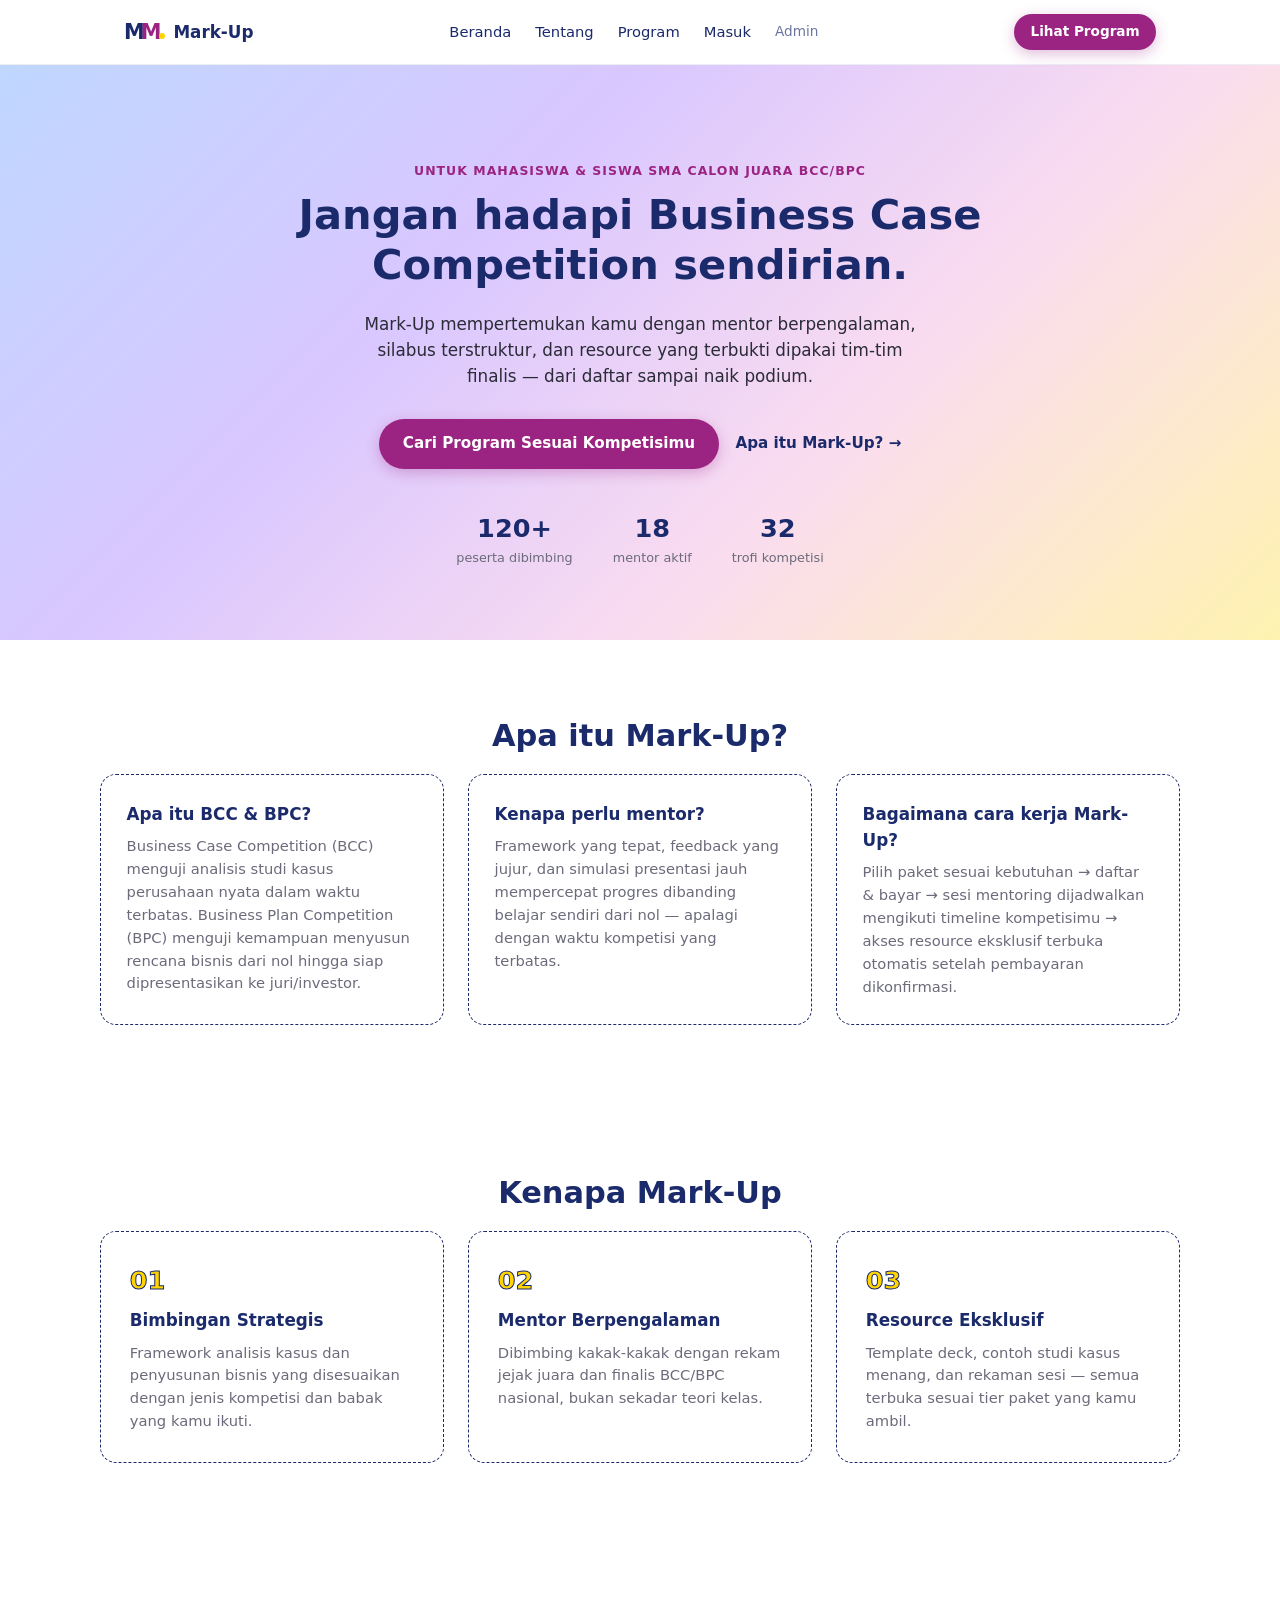
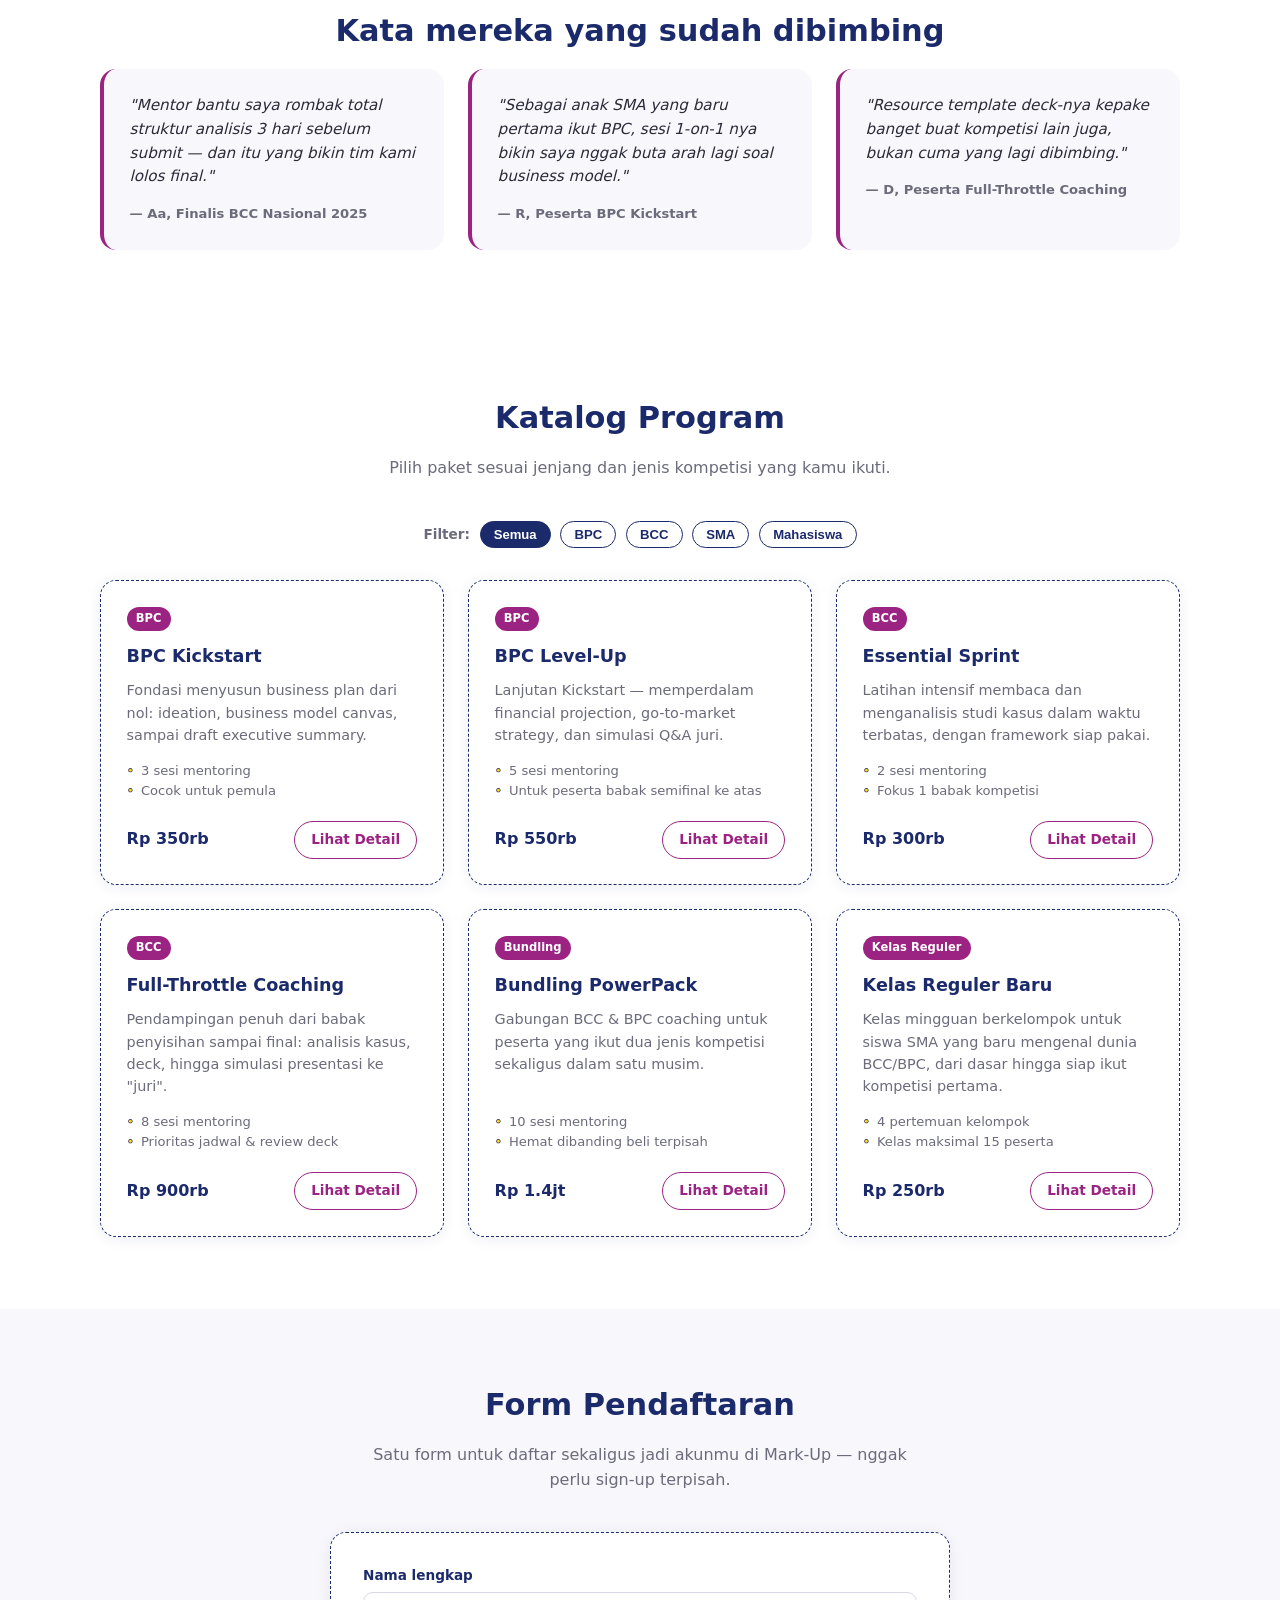
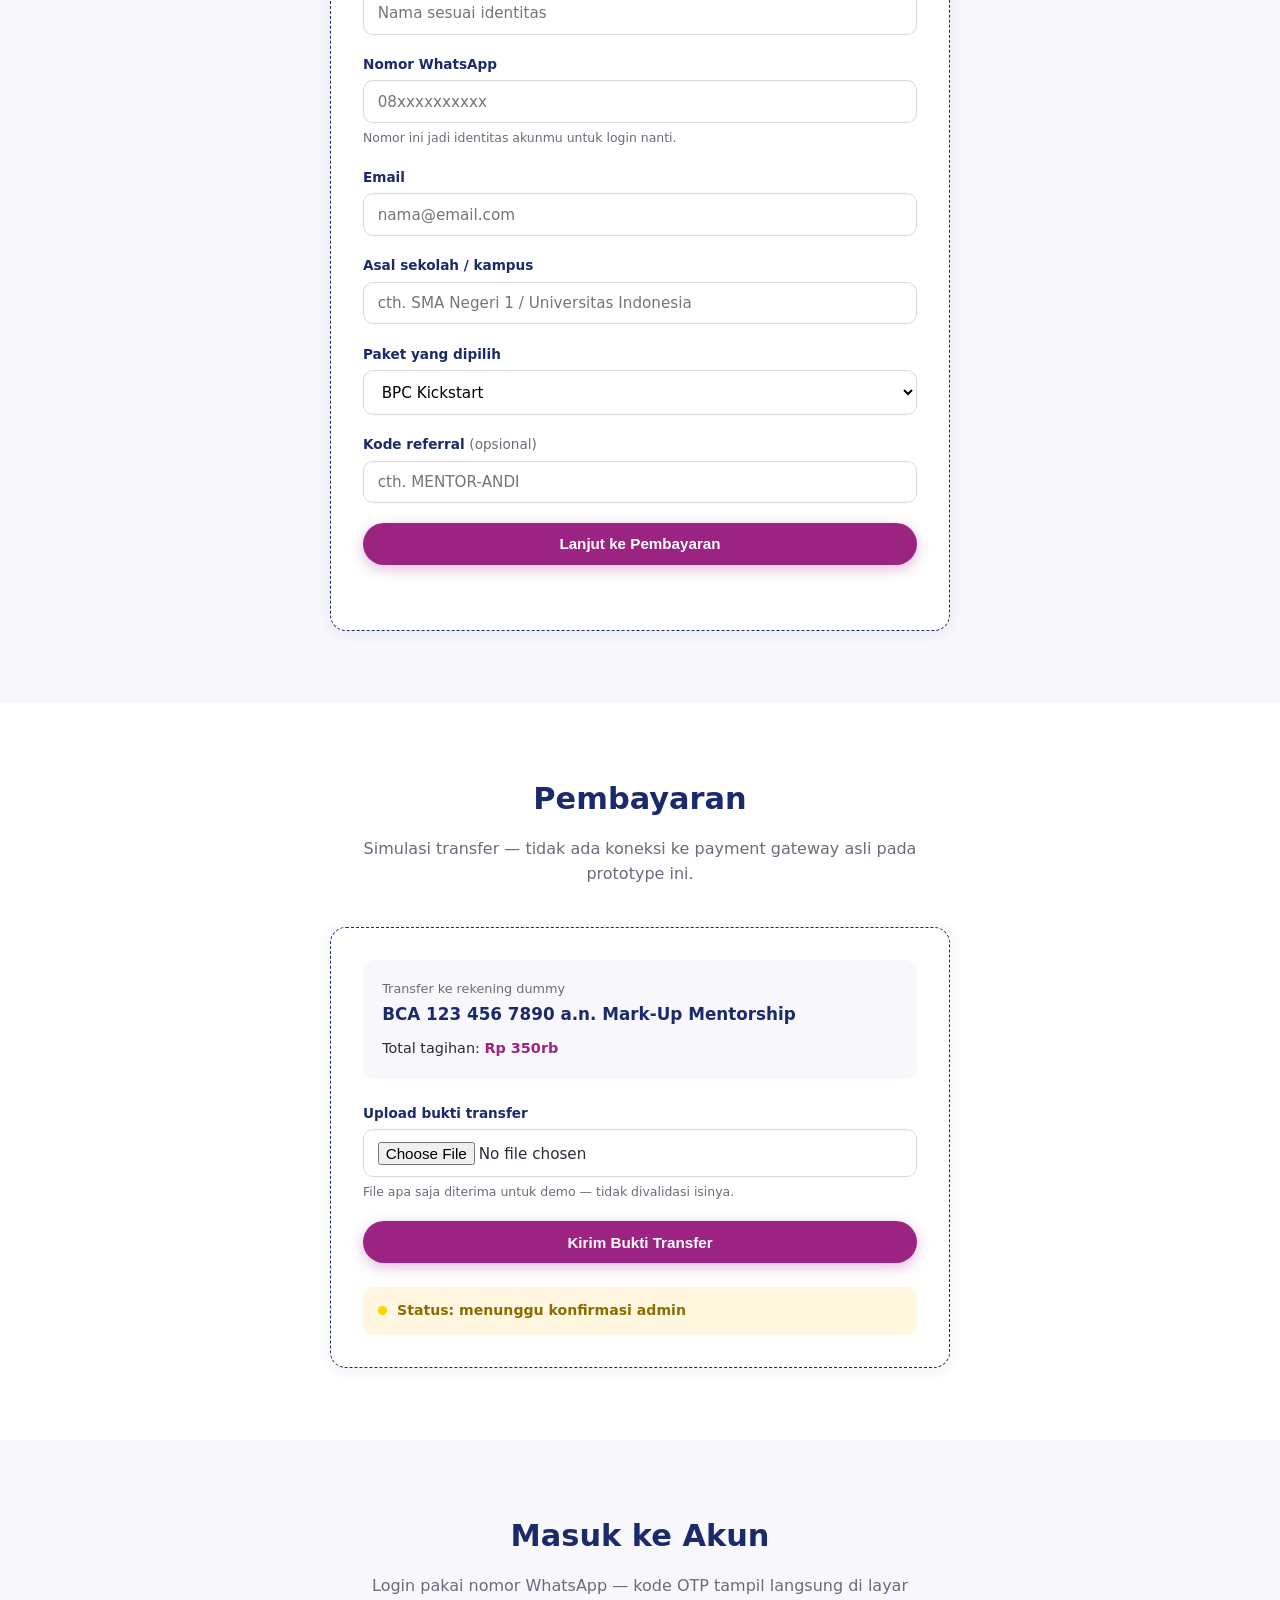
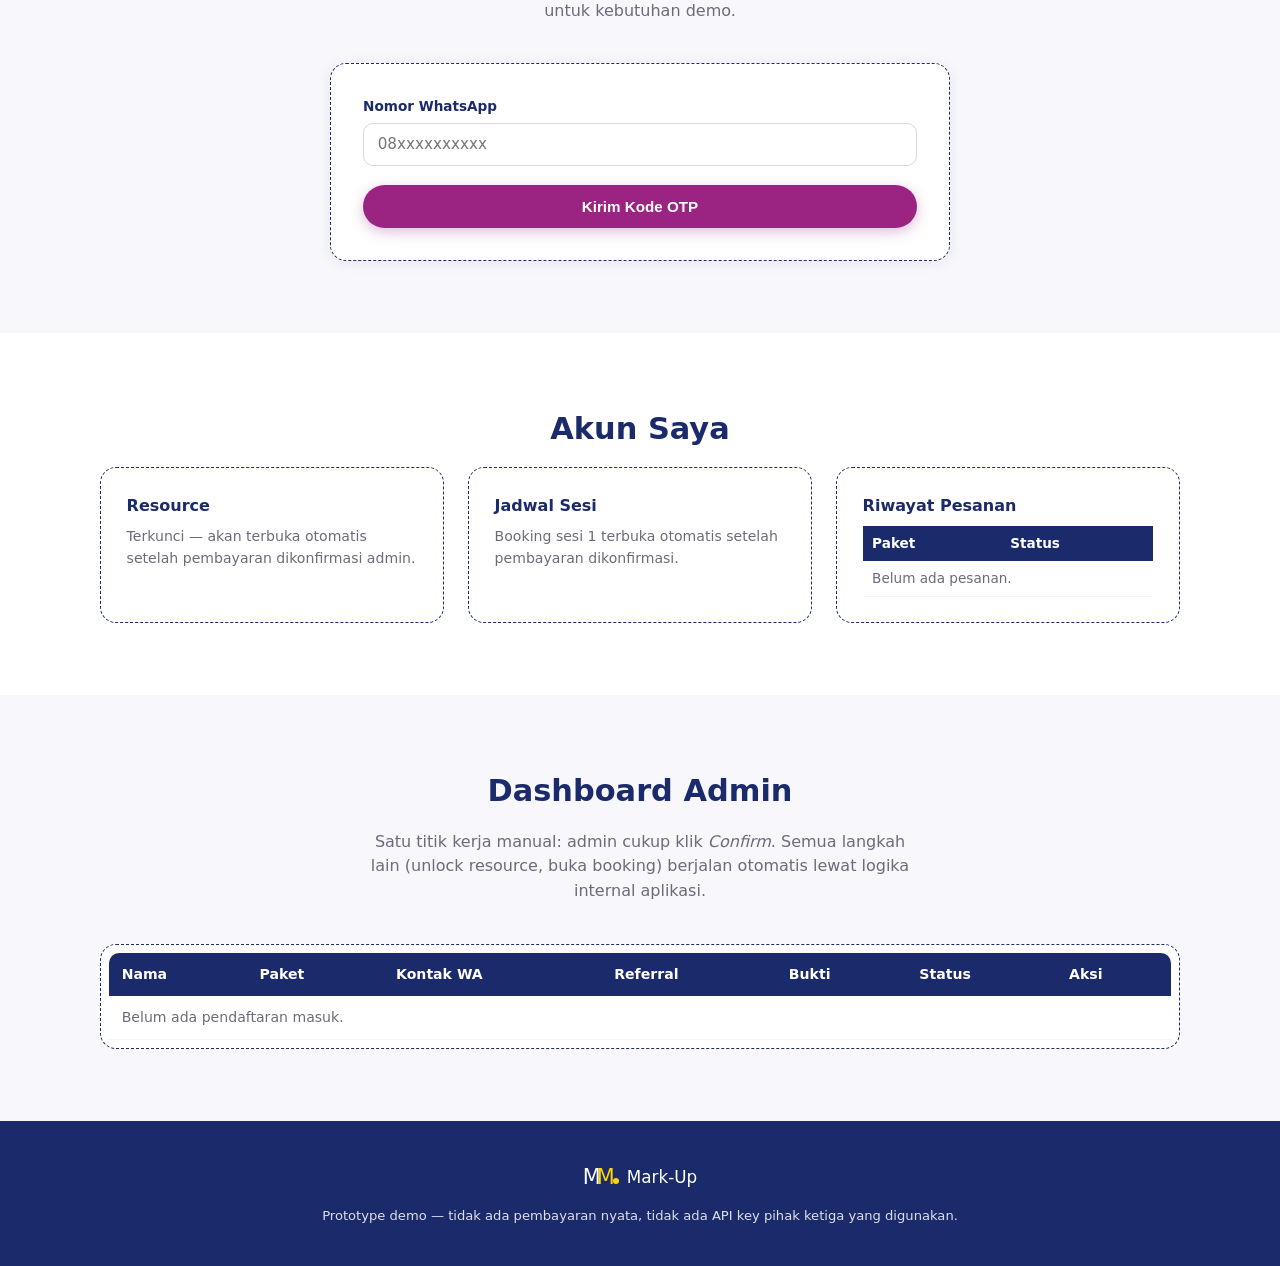
==== index.html @ c65a3469 "initial commit" ====
<!DOCTYPE html>
<html lang="id">
<head>
<meta charset="UTF-8">
<meta name="viewport" content="width=device-width, initial-scale=1.0">
<title>Mark-Up — Mentorship BCC & BPC</title>
<link rel="stylesheet" href="style.css">
</head>
<body>

<!-- ============ HEADER / NAVBAR ============ -->
<header class="navbar">
  <div class="navbar-inner">
    <a href="#home" class="logo">
      <span class="logo-mark">M<span class="logo-mark-alt">M</span><span class="logo-dot"></span></span>
      <span class="logo-word">Mark-Up</span>
    </a>
    <nav class="nav-links">
      <a href="#home">Beranda</a>
      <a href="#tentang">Tentang</a>
      <a href="#program">Program</a>
      <a href="#login">Masuk</a>
      <a href="#dashboard-admin" class="nav-admin">Admin</a>
    </nav>
    <a href="#program" class="btn btn-primary btn-small nav-cta">Lihat Program</a>
  </div>
</header>

<main>

  <!-- ============ HERO SECTION ============ -->
  <section id="home" class="hero">
    <div class="hero-inner">
      <p class="eyebrow">Untuk mahasiswa & siswa SMA calon juara BCC/BPC</p>
      <h1>Jangan hadapi Business Case Competition sendirian.</h1>
      <p class="hero-sub">
        Mark-Up mempertemukan kamu dengan mentor berpengalaman, silabus terstruktur,
        dan resource yang terbukti dipakai tim-tim finalis — dari daftar sampai naik podium.
      </p>
      <div class="hero-actions">
        <a href="#program" class="btn btn-primary">Cari Program Sesuai Kompetisimu</a>
        <a href="#tentang" class="btn btn-ghost">Apa itu Mark-Up? →</a>
      </div>
      <div class="hero-stats">
        <div class="stat"><strong>120+</strong><span>peserta dibimbing</span></div>
        <div class="stat"><strong>18</strong><span>mentor aktif</span></div>
        <div class="stat"><strong>32</strong><span>trofi kompetisi</span></div>
      </div>
    </div>
  </section>

  <!-- ============ TENTANG / FAQ SINGKAT ============ -->
  <section id="tentang" class="section section-white">
    <div class="section-inner">
      <h2 class="section-title">Apa itu Mark-Up?</h2>
      <div class="faq-grid">
        <div class="faq-card">
          <h3>Apa itu BCC & BPC?</h3>
          <p>Business Case Competition (BCC) menguji analisis studi kasus perusahaan nyata dalam waktu terbatas. Business Plan Competition (BPC) menguji kemampuan menyusun rencana bisnis dari nol hingga siap dipresentasikan ke juri/investor.</p>
        </div>
        <div class="faq-card">
          <h3>Kenapa perlu mentor?</h3>
          <p>Framework yang tepat, feedback yang jujur, dan simulasi presentasi jauh mempercepat progres dibanding belajar sendiri dari nol — apalagi dengan waktu kompetisi yang terbatas.</p>
        </div>
        <div class="faq-card">
          <h3>Bagaimana cara kerja Mark-Up?</h3>
          <p>Pilih paket sesuai kebutuhan → daftar & bayar → sesi mentoring dijadwalkan mengikuti timeline kompetisimu → akses resource eksklusif terbuka otomatis setelah pembayaran dikonfirmasi.</p>
        </div>
      </div>
    </div>
  </section>

  <!-- ============ VALUE PROPOSITION ============ -->
  <section class="section section-white value-section">
    <div class="section-inner">
      <h2 class="section-title">Kenapa Mark-Up</h2>
      <div class="value-grid">
        <div class="value-card">
          <span class="value-badge">01</span>
          <h3>Bimbingan Strategis</h3>
          <p>Framework analisis kasus dan penyusunan bisnis yang disesuaikan dengan jenis kompetisi dan babak yang kamu ikuti.</p>
        </div>
        <div class="value-card">
          <span class="value-badge">02</span>
          <h3>Mentor Berpengalaman</h3>
          <p>Dibimbing kakak-kakak dengan rekam jejak juara dan finalis BCC/BPC nasional, bukan sekadar teori kelas.</p>
        </div>
        <div class="value-card">
          <span class="value-badge">03</span>
          <h3>Resource Eksklusif</h3>
          <p>Template deck, contoh studi kasus menang, dan rekaman sesi — semua terbuka sesuai tier paket yang kamu ambil.</p>
        </div>
      </div>
    </div>
  </section>

  <!-- ============ TESTIMONI ============ -->
  <section class="section section-white testimoni-section">
    <div class="section-inner">
      <h2 class="section-title">Kata mereka yang sudah dibimbing</h2>
      <div class="testimoni-grid">
        <blockquote class="testimoni-card">
          <p>"Mentor bantu saya rombak total struktur analisis 3 hari sebelum submit — dan itu yang bikin tim kami lolos final."</p>
          <footer>— Aa, Finalis BCC Nasional 2025</footer>
        </blockquote>
        <blockquote class="testimoni-card">
          <p>"Sebagai anak SMA yang baru pertama ikut BPC, sesi 1-on-1 nya bikin saya nggak buta arah lagi soal business model."</p>
          <footer>— R, Peserta BPC Kickstart</footer>
        </blockquote>
        <blockquote class="testimoni-card">
          <p>"Resource template deck-nya kepake banget buat kompetisi lain juga, bukan cuma yang lagi dibimbing."</p>
          <footer>— D, Peserta Full-Throttle Coaching</footer>
        </blockquote>
      </div>
    </div>
  </section>

  <!-- ============ KATALOG PROGRAM ============ -->
  <section id="program" class="section section-white">
    <div class="section-inner">
      <h2 class="section-title">Katalog Program</h2>
      <p class="section-sub">Pilih paket sesuai jenjang dan jenis kompetisi yang kamu ikuti.</p>

      <div class="filter-bar">
        <span class="filter-label">Filter:</span>
        <button class="chip chip-active" data-filter="all">Semua</button>
        <button class="chip" data-filter="bpc">BPC</button>
        <button class="chip" data-filter="bcc">BCC</button>
        <button class="chip" data-filter="sma">SMA</button>
        <button class="chip" data-filter="mahasiswa">Mahasiswa</button>
      </div>

      <div class="program-grid">

        <article class="program-card" data-tags="bpc sma mahasiswa">
          <span class="program-tag">BPC</span>
          <h3>BPC Kickstart</h3>
          <p class="program-desc">Fondasi menyusun business plan dari nol: ideation, business model canvas, sampai draft executive summary.</p>
          <ul class="program-meta">
            <li>3 sesi mentoring</li>
            <li>Cocok untuk pemula</li>
          </ul>
          <div class="program-footer">
            <span class="program-price">Rp 350rb</span>
            <a href="#program-detail-bpc-kickstart" class="btn btn-outline btn-small program-detail-link" data-program="BPC Kickstart">Lihat Detail</a>
          </div>
        </article>

        <article class="program-card" data-tags="bpc mahasiswa">
          <span class="program-tag">BPC</span>
          <h3>BPC Level-Up</h3>
          <p class="program-desc">Lanjutan Kickstart — memperdalam financial projection, go-to-market strategy, dan simulasi Q&A juri.</p>
          <ul class="program-meta">
            <li>5 sesi mentoring</li>
            <li>Untuk peserta babak semifinal ke atas</li>
          </ul>
          <div class="program-footer">
            <span class="program-price">Rp 550rb</span>
            <a href="#program-detail-bpc-levelup" class="btn btn-outline btn-small program-detail-link" data-program="BPC Level-Up">Lihat Detail</a>
          </div>
        </article>

        <article class="program-card" data-tags="bcc sma mahasiswa">
          <span class="program-tag">BCC</span>
          <h3>Essential Sprint</h3>
          <p class="program-desc">Latihan intensif membaca dan menganalisis studi kasus dalam waktu terbatas, dengan framework siap pakai.</p>
          <ul class="program-meta">
            <li>2 sesi mentoring</li>
            <li>Fokus 1 babak kompetisi</li>
          </ul>
          <div class="program-footer">
            <span class="program-price">Rp 300rb</span>
            <a href="#program-detail-essential-sprint" class="btn btn-outline btn-small program-detail-link" data-program="Essential Sprint">Lihat Detail</a>
          </div>
        </article>

        <article class="program-card" data-tags="bcc mahasiswa">
          <span class="program-tag">BCC</span>
          <h3>Full-Throttle Coaching</h3>
          <p class="program-desc">Pendampingan penuh dari babak penyisihan sampai final: analisis kasus, deck, hingga simulasi presentasi ke "juri".</p>
          <ul class="program-meta">
            <li>8 sesi mentoring</li>
            <li>Prioritas jadwal & review deck</li>
          </ul>
          <div class="program-footer">
            <span class="program-price">Rp 900rb</span>
            <a href="#program-detail-full-throttle" class="btn btn-outline btn-small program-detail-link" data-program="Full-Throttle Coaching">Lihat Detail</a>
          </div>
        </article>

        <article class="program-card" data-tags="bpc bcc mahasiswa">
          <span class="program-tag">Bundling</span>
          <h3>Bundling PowerPack</h3>
          <p class="program-desc">Gabungan BCC & BPC coaching untuk peserta yang ikut dua jenis kompetisi sekaligus dalam satu musim.</p>
          <ul class="program-meta">
            <li>10 sesi mentoring</li>
            <li>Hemat dibanding beli terpisah</li>
          </ul>
          <div class="program-footer">
            <span class="program-price">Rp 1.4jt</span>
            <a href="#program-detail-bundling" class="btn btn-outline btn-small program-detail-link" data-program="Bundling PowerPack">Lihat Detail</a>
          </div>
        </article>

        <article class="program-card" data-tags="sma">
          <span class="program-tag">Kelas Reguler</span>
          <h3>Kelas Reguler Baru</h3>
          <p class="program-desc">Kelas mingguan berkelompok untuk siswa SMA yang baru mengenal dunia BCC/BPC, dari dasar hingga siap ikut kompetisi pertama.</p>
          <ul class="program-meta">
            <li>4 pertemuan kelompok</li>
            <li>Kelas maksimal 15 peserta</li>
          </ul>
          <div class="program-footer">
            <span class="program-price">Rp 250rb</span>
            <a href="#program-detail-kelas-reguler" class="btn btn-outline btn-small program-detail-link" data-program="Kelas Reguler Baru">Lihat Detail</a>
          </div>
        </article>

      </div>
    </div>
  </section>

  <!-- ============ FORM PENDAFTARAN DUMMY ============ -->
  <section id="daftar" class="section section-tinted">
    <div class="section-inner section-inner-narrow">
      <h2 class="section-title">Form Pendaftaran</h2>
      <p class="section-sub">Satu form untuk daftar sekaligus jadi akunmu di Mark-Up — nggak perlu sign-up terpisah.</p>

      <form id="form-daftar" class="card-form">
        <div class="form-row">
          <label for="nama">Nama lengkap</label>
          <input type="text" id="nama" name="nama" placeholder="Nama sesuai identitas" required>
        </div>

        <div class="form-row">
          <label for="kontak">Nomor WhatsApp</label>
          <input type="tel" id="kontak" name="kontak" placeholder="08xxxxxxxxxx" required>
          <p class="form-hint">Nomor ini jadi identitas akunmu untuk login nanti.</p>
        </div>

        <div class="form-row">
          <label for="email">Email</label>
          <input type="email" id="email" name="email" placeholder="nama@email.com" required>
        </div>

        <div class="form-row">
          <label for="asal">Asal sekolah / kampus</label>
          <input type="text" id="asal" name="asal" placeholder="cth. SMA Negeri 1 / Universitas Indonesia">
        </div>

        <div class="form-row">
          <label for="paket">Paket yang dipilih</label>
          <select id="paket" name="paket">
            <option>BPC Kickstart</option>
            <option>BPC Level-Up</option>
            <option>Essential Sprint</option>
            <option>Full-Throttle Coaching</option>
            <option>Bundling PowerPack</option>
            <option>Kelas Reguler Baru</option>
          </select>
        </div>

        <div class="form-row">
          <label for="referral">Kode referral <span class="optional">(opsional)</span></label>
          <input type="text" id="referral" name="referral" placeholder="cth. MENTOR-ANDI">
        </div>

        <button type="submit" class="btn btn-primary btn-full">Lanjut ke Pembayaran</button>
        <p class="form-note" id="daftar-note"></p>
      </form>
    </div>
  </section>

  <!-- ============ UPLOAD BUKTI TRANSFER (PEMBAYARAN SIMULASI) ============ -->
  <section id="pembayaran" class="section section-white">
    <div class="section-inner section-inner-narrow">
      <h2 class="section-title">Pembayaran</h2>
      <p class="section-sub">Simulasi transfer — tidak ada koneksi ke payment gateway asli pada prototype ini.</p>

      <div class="card-form payment-card">
        <div class="payment-info">
          <p class="payment-label">Transfer ke rekening dummy</p>
          <p class="payment-account">BCA 123 456 7890 a.n. Mark-Up Mentorship</p>
          <p class="payment-amount">Total tagihan: <strong id="payment-amount-value">Rp 350rb</strong></p>
        </div>

        <div class="form-row">
          <label for="bukti">Upload bukti transfer</label>
          <input type="file" id="bukti" name="bukti">
          <p class="form-hint">File apa saja diterima untuk demo — tidak divalidasi isinya.</p>
        </div>

        <button type="button" id="btn-upload-bukti" class="btn btn-primary btn-full">Kirim Bukti Transfer</button>

        <div id="status-pembayaran" class="status-box status-pending">
          <span class="status-dot"></span>
          <span>Status: menunggu konfirmasi admin</span>
        </div>
      </div>
    </div>
  </section>

  <!-- ============ LOGIN OTP SIMULASI ============ -->
  <section id="login" class="section section-tinted">
    <div class="section-inner section-inner-narrow">
      <h2 class="section-title">Masuk ke Akun</h2>
      <p class="section-sub">Login pakai nomor WhatsApp — kode OTP tampil langsung di layar untuk kebutuhan demo.</p>

      <div class="card-form" id="login-card">
        <div id="login-step-phone">
          <div class="form-row">
            <label for="login-wa">Nomor WhatsApp</label>
            <input type="tel" id="login-wa" placeholder="08xxxxxxxxxx">
          </div>
          <button type="button" id="btn-kirim-otp" class="btn btn-primary btn-full">Kirim Kode OTP</button>
        </div>

        <div id="login-step-otp" class="hidden">
          <div class="otp-display" id="otp-display">
            Kode OTP Anda: <strong id="otp-code">------</strong>
            <span class="otp-note">(simulasi — hanya muncul di device/session baru)</span>
          </div>
          <div class="form-row">
            <label for="otp-input">Masukkan kode OTP</label>
            <input type="text" id="otp-input" maxlength="6" placeholder="6 digit kode">
          </div>
          <button type="button" id="btn-verifikasi-otp" class="btn btn-primary btn-full">Verifikasi & Masuk</button>
        </div>

        <div id="login-result" class="status-box hidden"></div>
      </div>
    </div>
  </section>

  <!-- ============ MEMBER AREA (RINGKAS) ============ -->
  <section id="akun" class="section section-white">
    <div class="section-inner">
      <h2 class="section-title">Akun Saya</h2>
      <div class="akun-grid">
        <div class="akun-card">
          <h3>Resource</h3>
          <p class="akun-locked" id="akun-resource-status">Terkunci — akan terbuka otomatis setelah pembayaran dikonfirmasi admin.</p>
        </div>
        <div class="akun-card">
          <h3>Jadwal Sesi</h3>
          <p class="akun-locked" id="akun-jadwal-status">Booking sesi 1 terbuka otomatis setelah pembayaran dikonfirmasi.</p>
        </div>
        <div class="akun-card">
          <h3>Riwayat Pesanan</h3>
          <table class="mini-table">
            <thead><tr><th>Paket</th><th>Status</th></tr></thead>
            <tbody id="riwayat-body">
              <tr><td colspan="2" class="muted">Belum ada pesanan.</td></tr>
            </tbody>
          </table>
        </div>
      </div>
    </div>
  </section>

  <!-- ============ DASHBOARD ADMIN ============ -->
  <section id="dashboard-admin" class="section section-tinted">
    <div class="section-inner">
      <h2 class="section-title">Dashboard Admin</h2>
      <p class="section-sub">Satu titik kerja manual: admin cukup klik <em>Confirm</em>. Semua langkah lain (unlock resource, buka booking) berjalan otomatis lewat logika internal aplikasi.</p>

      <div class="table-wrap">
        <table class="admin-table">
          <thead>
            <tr>
              <th>Nama</th>
              <th>Paket</th>
              <th>Kontak WA</th>
              <th>Referral</th>
              <th>Bukti</th>
              <th>Status</th>
              <th>Aksi</th>
            </tr>
          </thead>
          <tbody id="admin-table-body">
            <!-- Rows are rendered by script.js from stored dummy registrations -->
            <tr class="admin-empty-row"><td colspan="7" class="muted">Belum ada pendaftaran masuk.</td></tr>
          </tbody>
        </table>
      </div>
    </div>
  </section>

</main>

<!-- ============ FOOTER ============ -->
<footer class="footer">
  <div class="footer-inner">
    <div class="footer-logo">
      <span class="logo-mark">M<span class="logo-mark-alt">M</span><span class="logo-dot"></span></span>
      <span class="logo-word">Mark-Up</span>
    </div>
    <p>Prototype demo — tidak ada pembayaran nyata, tidak ada API key pihak ketiga yang digunakan.</p>
  </div>
</footer>

<script src="script.js"></script>
</body>
</html>
---- style.css ----
/* =========================================================
   Mark-Up — Prototype Stylesheet
   Design tokens follow the brief's visual identity (Bagian 4)
   ========================================================= */
 
:root {
  --color-navy: #1B2A6B;
  --color-magenta: #9B2483;
  --color-yellow: #FFD400;
  --color-bg-content: #FFFFFF;
  --color-row-alt: #F4F4F8;
  --color-text-on-navy: #FFFFFF;
  --gradient-hero: linear-gradient(135deg, #BFD7FF 0%, #D9C7FF 35%, #FADCF0 65%, #FFF3B0 100%);
  --radius-card: 16px;
  --border-card: 1.5px dashed var(--color-navy);
 
  --color-text-body: #2B2B38;
  --color-text-muted: #6B6B7B;
  --color-bg-tinted: #F8F7FC;
  --shadow-card: 0 2px 14px rgba(27, 42, 107, 0.08);
  --font-heading: 'Poppins', 'Segoe UI', system-ui, sans-serif;
  --font-body: 'Inter', 'Segoe UI', system-ui, sans-serif;
}
 
/* ---------- Reset & base ---------- */
* { box-sizing: border-box; }
 
html { scroll-behavior: smooth; }
 
body {
  margin: 0;
  font-family: var(--font-body);
  color: var(--color-text-body);
  background: var(--color-bg-content);
  line-height: 1.55;
}
 
h1, h2, h3 {
  font-family: var(--font-heading);
  color: var(--color-navy);
  font-weight: 700;
  margin: 0 0 0.5em 0;
}
 
p { margin: 0 0 1em 0; }
 
a { color: inherit; text-decoration: none; }
 
img { max-width: 100%; display: block; }
 
.hidden { display: none !important; }
 
.muted { color: var(--color-text-muted); }
 
/* ---------- Layout helpers ---------- */
.section {
  padding: 72px 24px;
}
 
.section-white { background: var(--color-bg-content); }
.section-tinted { background: var(--color-bg-tinted); }
 
.section-inner {
  max-width: 1080px;
  margin: 0 auto;
}
 
.section-inner-narrow {
  max-width: 620px;
  margin: 0 auto;
}
 
.section-title {
  font-size: 1.9rem;
  text-align: center;
}
 
.section-sub {
  text-align: center;
  color: var(--color-text-muted);
  max-width: 560px;
  margin: 0 auto 2.5rem auto;
}
 
/* ---------- Buttons ---------- */
.btn {
  display: inline-block;
  padding: 0.85em 1.6em;
  border-radius: 999px;
  font-weight: 600;
  font-size: 0.95rem;
  cursor: pointer;
  border: none;
  transition: transform 0.15s ease, box-shadow 0.15s ease, opacity 0.15s ease;
  text-align: center;
}
 
.btn:hover { transform: translateY(-1px); }
 
.btn-primary {
  background: var(--color-magenta);
  color: #fff;
  box-shadow: 0 4px 14px rgba(155, 36, 131, 0.3);
}
 
.btn-primary:hover { opacity: 0.92; }
 
.btn-outline {
  background: transparent;
  color: var(--color-magenta);
  border: 1.5px solid var(--color-magenta);
}
 
.btn-ghost {
  background: transparent;
  color: var(--color-navy);
  padding-left: 0;
  padding-right: 0;
}
 
.btn-small { padding: 0.55em 1.2em; font-size: 0.85rem; }
.btn-full { width: 100%; }
 
/* ---------- Navbar ---------- */
.navbar {
  position: sticky;
  top: 0;
  z-index: 50;
  background: rgba(255, 255, 255, 0.9);
  backdrop-filter: blur(8px);
  border-bottom: 1px solid rgba(27, 42, 107, 0.08);
}
 
.navbar-inner {
  max-width: 1080px;
  margin: 0 auto;
  padding: 14px 24px;
  display: flex;
  align-items: center;
  justify-content: space-between;
  gap: 1rem;
}
 
.logo {
  display: flex;
  align-items: center;
  gap: 8px;
  font-family: var(--font-heading);
  font-weight: 700;
}
 
.logo-mark {
  position: relative;
  color: var(--color-navy);
  font-size: 1.3rem;
  letter-spacing: -4px;
}
 
.logo-mark-alt { color: var(--color-magenta); }
 
.logo-dot {
  display: inline-block;
  width: 6px;
  height: 6px;
  border-radius: 50%;
  background: var(--color-yellow);
  margin-left: 2px;
}
 
.logo-word { color: var(--color-navy); font-size: 1.05rem; }
 
.nav-links {
  display: flex;
  gap: 1.5rem;
  font-size: 0.92rem;
  font-weight: 500;
}
 
.nav-links a { color: var(--color-navy); }
.nav-links a:hover { color: var(--color-magenta); }
.nav-admin { opacity: 0.65; font-size: 0.85rem; }
 
.nav-cta { white-space: nowrap; }
 
/* ---------- Hero ---------- */
.hero {
  background: var(--gradient-hero);
  padding: 96px 24px 72px 24px;
}
 
.hero-inner {
  max-width: 720px;
  margin: 0 auto;
  text-align: center;
}
 
.eyebrow {
  text-transform: uppercase;
  letter-spacing: 0.08em;
  font-size: 0.78rem;
  font-weight: 700;
  color: var(--color-magenta);
  margin-bottom: 0.8em;
}
 
.hero h1 {
  font-size: clamp(1.8rem, 4vw, 2.6rem);
  line-height: 1.2;
}
 
.hero-sub {
  color: var(--color-text-body);
  font-size: 1.05rem;
  max-width: 560px;
  margin: 0 auto 1.8em auto;
}
 
.hero-actions {
  display: flex;
  gap: 1rem;
  justify-content: center;
  flex-wrap: wrap;
  margin-bottom: 2.5rem;
}
 
.hero-stats {
  display: flex;
  justify-content: center;
  gap: 2.5rem;
  flex-wrap: wrap;
}
 
.stat {
  display: flex;
  flex-direction: column;
  align-items: center;
}
 
.stat strong {
  font-family: var(--font-heading);
  font-size: 1.6rem;
  color: var(--color-navy);
}
 
.stat span {
  font-size: 0.8rem;
  color: var(--color-text-muted);
}
 
/* ---------- FAQ ---------- */
.faq-grid {
  display: grid;
  grid-template-columns: repeat(auto-fit, minmax(240px, 1fr));
  gap: 1.5rem;
}
 
.faq-card {
  background: #fff;
  border: var(--border-card);
  border-radius: var(--radius-card);
  padding: 1.6rem;
}
 
.faq-card h3 { font-size: 1.05rem; }
.faq-card p { color: var(--color-text-muted); font-size: 0.92rem; margin-bottom: 0; }
 
/* ---------- Value proposition ---------- */
.value-grid {
  display: grid;
  grid-template-columns: repeat(auto-fit, minmax(220px, 1fr));
  gap: 1.5rem;
}
 
.value-card {
  border: var(--border-card);
  border-radius: var(--radius-card);
  padding: 1.8rem;
  position: relative;
}
 
.value-badge {
  display: inline-block;
  font-family: var(--font-heading);
  font-weight: 700;
  color: var(--color-yellow);
  -webkit-text-stroke: 1px var(--color-navy);
  font-size: 1.6rem;
  margin-bottom: 0.4rem;
}
 
.value-card h3 { font-size: 1.05rem; }
.value-card p { color: var(--color-text-muted); font-size: 0.92rem; margin-bottom: 0; }
 
/* ---------- Testimoni ---------- */
.testimoni-grid {
  display: grid;
  grid-template-columns: repeat(auto-fit, minmax(240px, 1fr));
  gap: 1.5rem;
}
 
.testimoni-card {
  margin: 0;
  background: var(--color-bg-tinted);
  border-radius: var(--radius-card);
  padding: 1.6rem;
  border-left: 4px solid var(--color-magenta);
}
 
.testimoni-card p {
  font-style: italic;
  color: var(--color-text-body);
  font-size: 0.95rem;
}
 
.testimoni-card footer {
  font-size: 0.82rem;
  color: var(--color-text-muted);
  font-weight: 600;
}
 
/* ---------- Program catalog ---------- */
.filter-bar {
  display: flex;
  align-items: center;
  gap: 0.6rem;
  flex-wrap: wrap;
  justify-content: center;
  margin-bottom: 2rem;
}
 
.filter-label {
  font-size: 0.85rem;
  color: var(--color-text-muted);
  font-weight: 600;
}
 
.chip {
  border: 1.5px solid var(--color-navy);
  background: transparent;
  color: var(--color-navy);
  padding: 0.4em 1em;
  border-radius: 999px;
  font-size: 0.82rem;
  cursor: pointer;
  font-weight: 600;
}
 
.chip-active,
.chip:hover {
  background: var(--color-navy);
  color: #fff;
}
 
.program-grid {
  display: grid;
  grid-template-columns: repeat(auto-fit, minmax(260px, 1fr));
  gap: 1.5rem;
}
 
.program-card {
  border: var(--border-card);
  border-radius: var(--radius-card);
  padding: 1.6rem;
  display: flex;
  flex-direction: column;
  background: #fff;
  box-shadow: var(--shadow-card);
}
 
.program-tag {
  align-self: flex-start;
  background: var(--color-magenta);
  color: #fff;
  font-size: 0.72rem;
  font-weight: 700;
  padding: 0.25em 0.8em;
  border-radius: 999px;
  margin-bottom: 0.8rem;
}
 
.program-card h3 { font-size: 1.1rem; }
 
.program-desc {
  color: var(--color-text-muted);
  font-size: 0.9rem;
  flex-grow: 1;
}
 
.program-meta {
  list-style: none;
  padding: 0;
  margin: 0 0 1.2rem 0;
  font-size: 0.82rem;
  color: var(--color-text-muted);
}
 
.program-meta li::before {
  content: "•";
  color: var(--color-yellow);
  -webkit-text-stroke: 0.6px var(--color-navy);
  margin-right: 0.5em;
}
 
.program-footer {
  display: flex;
  align-items: center;
  justify-content: space-between;
  gap: 0.8rem;
}
 
.program-price {
  font-family: var(--font-heading);
  font-weight: 700;
  color: var(--color-navy);
}
 
/* ---------- Forms ---------- */
.card-form {
  background: #fff;
  border: var(--border-card);
  border-radius: var(--radius-card);
  padding: 2rem;
  box-shadow: var(--shadow-card);
}
 
.form-row { margin-bottom: 1.2rem; }
 
.form-row label {
  display: block;
  font-size: 0.85rem;
  font-weight: 600;
  color: var(--color-navy);
  margin-bottom: 0.4em;
}
 
.optional { color: var(--color-text-muted); font-weight: 400; }
 
.form-row input,
.form-row select {
  width: 100%;
  padding: 0.75em 0.9em;
  border: 1.5px solid #D8D8E4;
  border-radius: 10px;
  font-size: 0.95rem;
  font-family: var(--font-body);
  background: #fff;
}
 
.form-row input:focus,
.form-row select:focus {
  outline: none;
  border-color: var(--color-magenta);
}
 
.form-hint {
  font-size: 0.78rem;
  color: var(--color-text-muted);
  margin: 0.4em 0 0 0;
}
 
.form-note {
  font-size: 0.85rem;
  color: var(--color-magenta);
  text-align: center;
  min-height: 1.2em;
  margin: 1rem 0 0 0;
}
 
/* ---------- Payment ---------- */
.payment-card { max-width: 100%; }
 
.payment-info {
  background: var(--color-bg-tinted);
  border-radius: 12px;
  padding: 1.2rem;
  margin-bottom: 1.5rem;
}
 
.payment-label { font-size: 0.8rem; color: var(--color-text-muted); margin-bottom: 0.2em; }
.payment-account { font-weight: 700; color: var(--color-navy); font-size: 1.05rem; margin-bottom: 0.6em; }
.payment-amount { margin: 0; font-size: 0.9rem; }
.payment-amount strong { color: var(--color-magenta); }
 
.status-box {
  margin-top: 1.5rem;
  display: flex;
  align-items: center;
  gap: 0.6rem;
  padding: 0.9em 1.1em;
  border-radius: 10px;
  font-size: 0.88rem;
  font-weight: 600;
}
 
.status-dot {
  width: 9px;
  height: 9px;
  border-radius: 50%;
  flex-shrink: 0;
}
 
.status-pending { background: #FFF7E0; color: #8A6D00; }
.status-pending .status-dot { background: var(--color-yellow); }
 
.status-confirmed { background: #E6F7EE; color: #12703F; }
.status-confirmed .status-dot { background: #2FBE72; }
 
.status-rejected { background: #FDEAEA; color: #9B1C1C; }
.status-rejected .status-dot { background: #E24C4C; }
 
/* ---------- Login / OTP ---------- */
.otp-display {
  background: var(--color-navy);
  color: #fff;
  border-radius: 12px;
  padding: 1.2rem;
  text-align: center;
  margin-bottom: 1.5rem;
  font-size: 0.95rem;
}
 
.otp-display strong {
  display: block;
  font-size: 1.8rem;
  letter-spacing: 0.3em;
  color: var(--color-yellow);
  margin: 0.3em 0;
  font-family: var(--font-heading);
}
 
.otp-note {
  display: block;
  font-size: 0.72rem;
  opacity: 0.75;
  font-weight: 400;
}
 
/* ---------- Akun / member area ---------- */
.akun-grid {
  display: grid;
  grid-template-columns: repeat(auto-fit, minmax(240px, 1fr));
  gap: 1.5rem;
}
 
.akun-card {
  border: var(--border-card);
  border-radius: var(--radius-card);
  padding: 1.6rem;
}
 
.akun-card h3 { font-size: 1rem; }
 
.akun-locked {
  font-size: 0.88rem;
  color: var(--color-text-muted);
  margin-bottom: 0;
}
 
.akun-unlocked {
  font-size: 0.88rem;
  color: #12703F;
  font-weight: 600;
  margin-bottom: 0;
}
 
.mini-table {
  width: 100%;
  border-collapse: collapse;
  font-size: 0.85rem;
}
 
.mini-table th {
  background: var(--color-navy);
  color: var(--color-text-on-navy);
  text-align: left;
  padding: 0.5em 0.7em;
}
 
.mini-table td {
  padding: 0.5em 0.7em;
  border-bottom: 1px solid var(--color-row-alt);
}
 
.mini-table tbody tr:nth-child(even) { background: var(--color-row-alt); }
 
/* ---------- Admin dashboard ---------- */
.table-wrap {
  overflow-x: auto;
  background: #fff;
  border-radius: var(--radius-card);
  border: var(--border-card);
  padding: 0.5rem;
}
 
.admin-table {
  width: 100%;
  border-collapse: collapse;
  font-size: 0.88rem;
  min-width: 720px;
}
 
.admin-table thead th {
  background: var(--color-navy);
  color: var(--color-text-on-navy);
  text-align: left;
  padding: 0.75em 0.9em;
  font-weight: 600;
}
 
.admin-table thead th:first-child { border-top-left-radius: 10px; }
.admin-table thead th:last-child { border-top-right-radius: 10px; }
 
.admin-table td {
  padding: 0.75em 0.9em;
  border-bottom: 1px solid var(--color-row-alt);
}
 
.admin-table tbody tr:nth-child(even) { background: var(--color-row-alt); }
 
.badge {
  display: inline-block;
  padding: 0.25em 0.7em;
  border-radius: 999px;
  font-size: 0.75rem;
  font-weight: 700;
}
 
.badge-pending { background: #FFF7E0; color: #8A6D00; }
.badge-confirmed { background: #E6F7EE; color: #12703F; }
.badge-rejected { background: #FDEAEA; color: #9B1C1C; }
 
.admin-actions { display: flex; gap: 0.5rem; }
 
.btn-confirm {
  background: #2FBE72;
  color: #fff;
  border: none;
  padding: 0.4em 0.9em;
  border-radius: 8px;
  font-size: 0.78rem;
  font-weight: 700;
  cursor: pointer;
}
 
.btn-reject {
  background: transparent;
  color: #E24C4C;
  border: 1.5px solid #E24C4C;
  padding: 0.4em 0.9em;
  border-radius: 8px;
  font-size: 0.78rem;
  font-weight: 700;
  cursor: pointer;
}
 
.btn-confirm:disabled,
.btn-reject:disabled {
  opacity: 0.35;
  cursor: not-allowed;
}
 
/* ---------- Footer ---------- */
.footer {
  background: var(--color-navy);
  color: rgba(255, 255, 255, 0.85);
  padding: 2.5rem 24px;
  text-align: center;
}
 
.footer-inner {
  max-width: 1080px;
  margin: 0 auto;
}
 
.footer-logo {
  display: flex;
  justify-content: center;
  align-items: center;
  gap: 8px;
  margin-bottom: 0.8rem;
}
 
.footer-logo .logo-word,
.footer-logo .logo-mark { color: #fff; }
.footer-logo .logo-mark-alt { color: var(--color-yellow); }
 
.footer p {
  font-size: 0.82rem;
  margin: 0;
}
 
/* ---------- Responsive ---------- */
@media (max-width: 720px) {
  .navbar-inner { flex-wrap: wrap; }
  .nav-links { order: 3; width: 100%; justify-content: space-between; gap: 0.5rem; }
  .nav-cta { display: none; }
  .section { padding: 56px 18px; }
  .hero { padding: 72px 18px 56px 18px; }
}
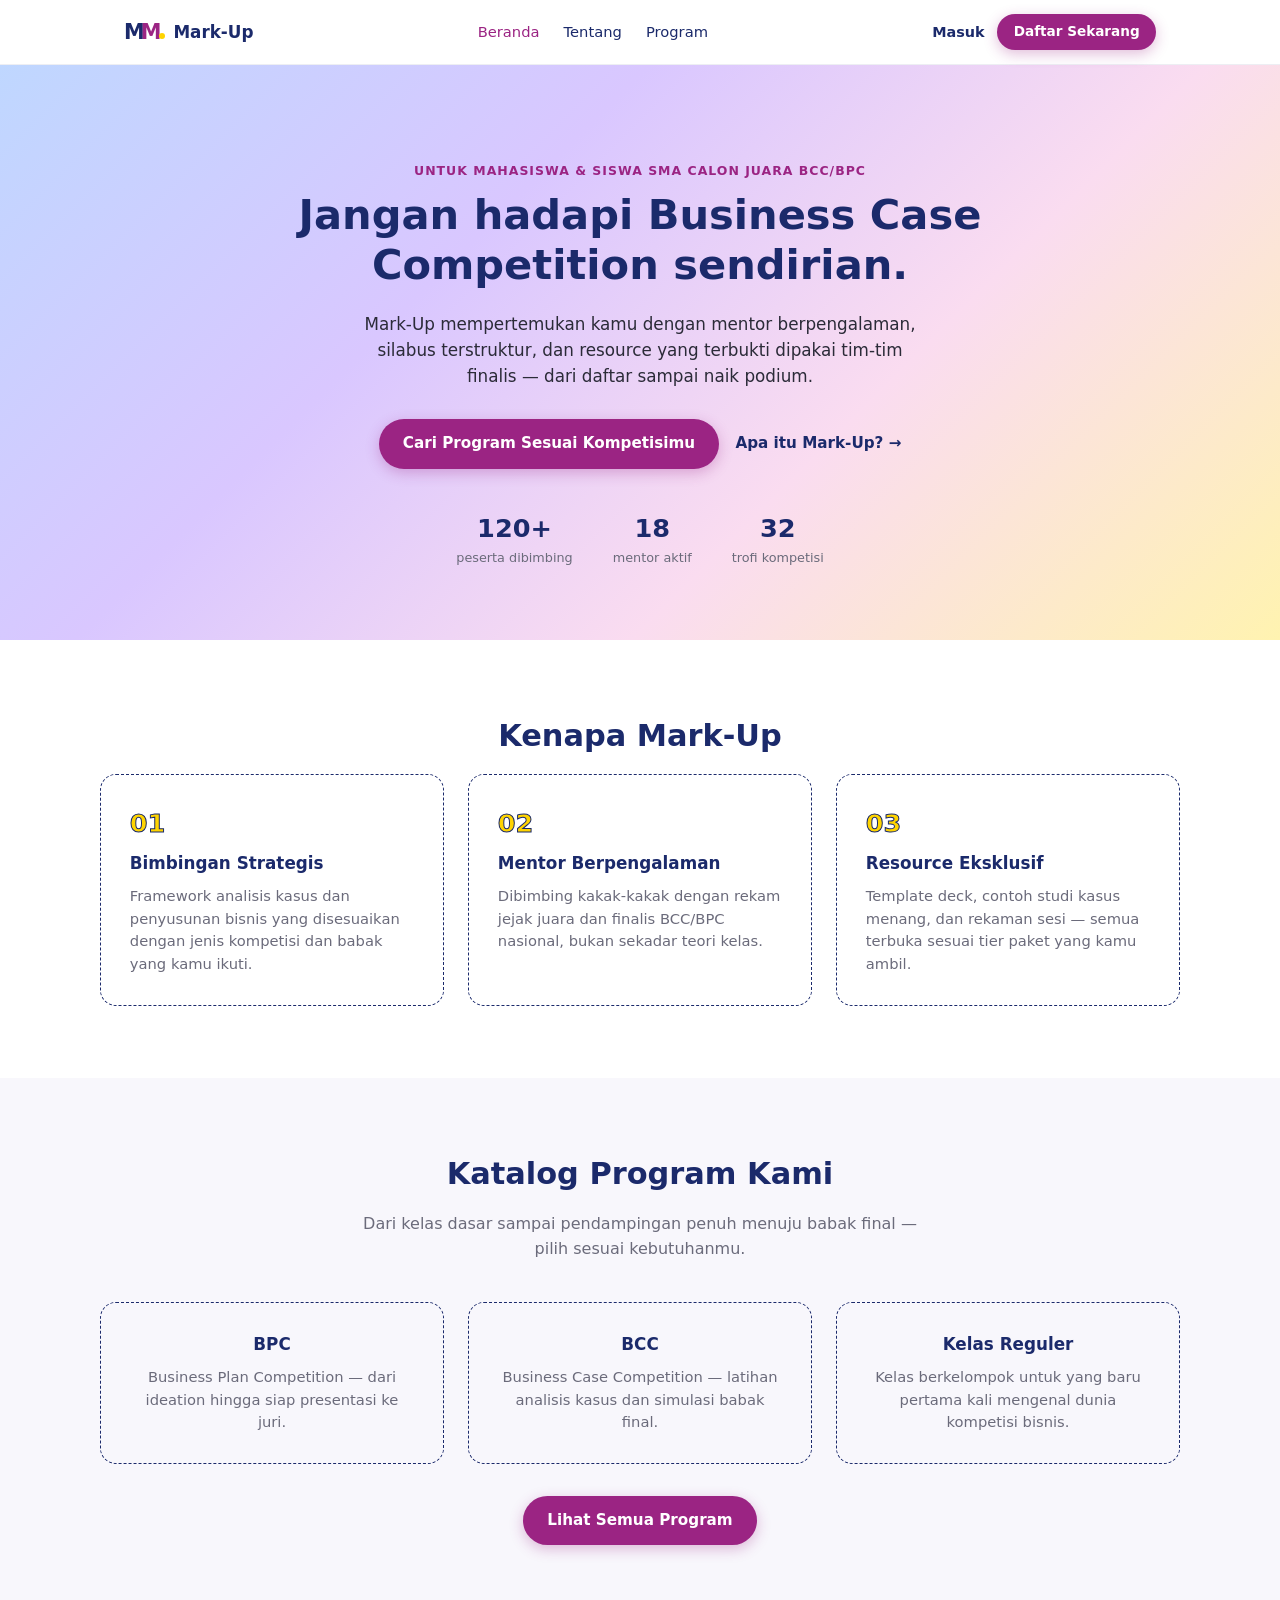
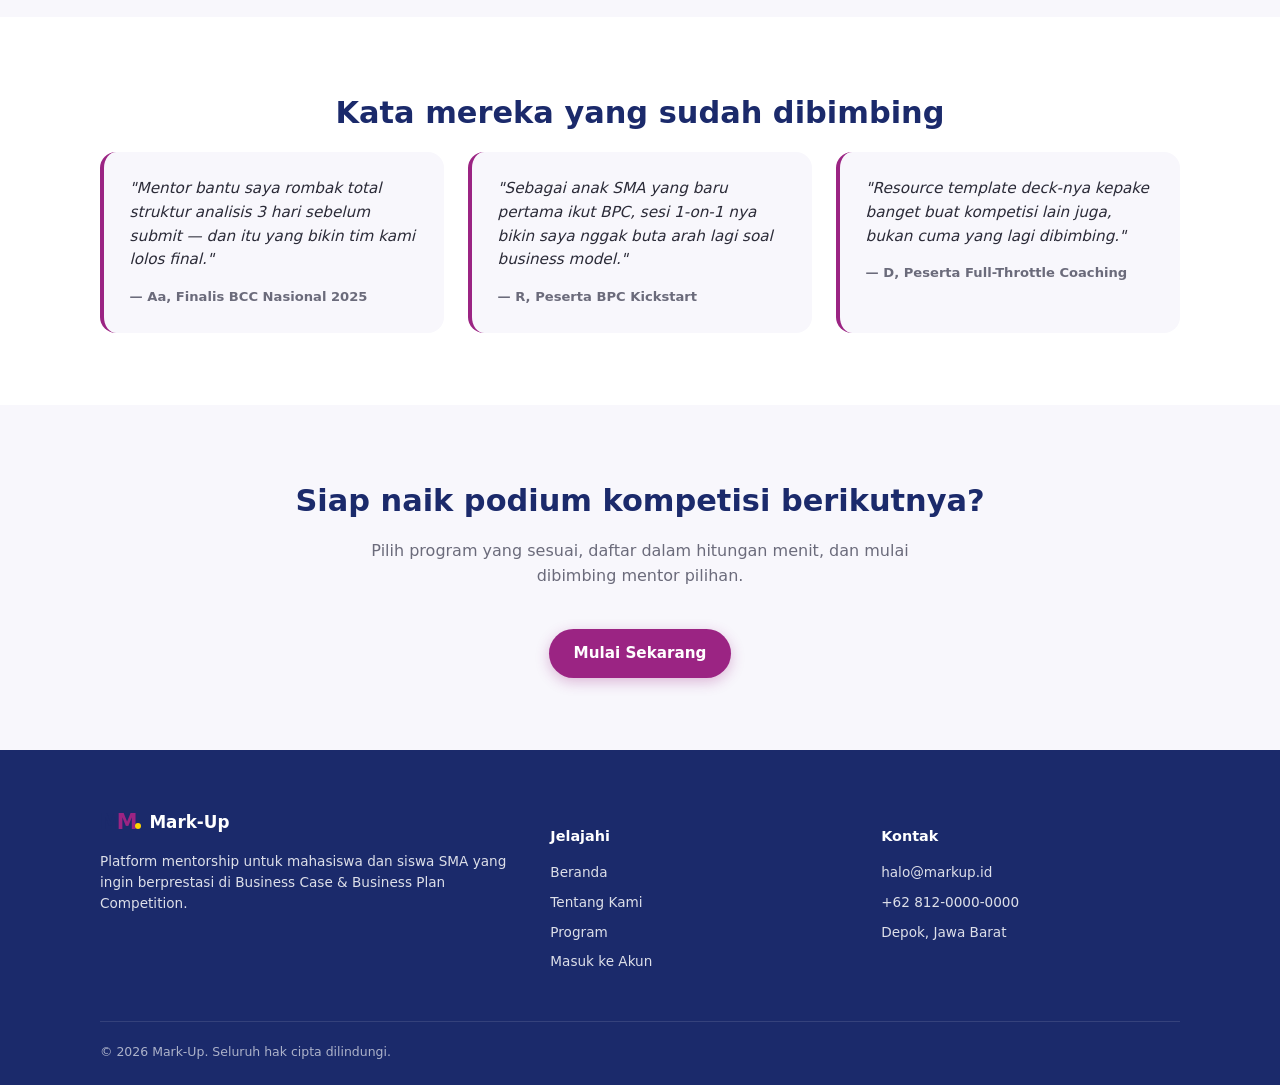
==== commit 4eafc562: "update whole web" ====
--- a/index.html
+++ b/index.html
@@ -8,28 +8,27 @@
 </head>
 <body>
 
-<!-- ============ HEADER / NAVBAR ============ -->
 <header class="navbar">
   <div class="navbar-inner">
-    <a href="#home" class="logo">
+    <a href="index.html" class="logo">
       <span class="logo-mark">M<span class="logo-mark-alt">M</span><span class="logo-dot"></span></span>
       <span class="logo-word">Mark-Up</span>
     </a>
     <nav class="nav-links">
-      <a href="#home">Beranda</a>
-      <a href="#tentang">Tentang</a>
-      <a href="#program">Program</a>
-      <a href="#login">Masuk</a>
-      <a href="#dashboard-admin" class="nav-admin">Admin</a>
+      <a href="index.html">Beranda</a>
+      <a href="tentang.html">Tentang</a>
+      <a href="program.html">Program</a>
     </nav>
-    <a href="#program" class="btn btn-primary btn-small nav-cta">Lihat Program</a>
+    <div class="nav-actions">
+      <a href="login.html" class="nav-login">Masuk</a>
+      <a href="program.html" class="btn btn-primary btn-small">Daftar Sekarang</a>
+    </div>
   </div>
 </header>
 
 <main>
 
-  <!-- ============ HERO SECTION ============ -->
-  <section id="home" class="hero">
+  <section class="hero">
     <div class="hero-inner">
       <p class="eyebrow">Untuk mahasiswa & siswa SMA calon juara BCC/BPC</p>
       <h1>Jangan hadapi Business Case Competition sendirian.</h1>
@@ -38,8 +37,8 @@
         dan resource yang terbukti dipakai tim-tim finalis — dari daftar sampai naik podium.
       </p>
       <div class="hero-actions">
-        <a href="#program" class="btn btn-primary">Cari Program Sesuai Kompetisimu</a>
-        <a href="#tentang" class="btn btn-ghost">Apa itu Mark-Up? →</a>
+        <a href="program.html" class="btn btn-primary">Cari Program Sesuai Kompetisimu</a>
+        <a href="tentang.html" class="btn btn-ghost">Apa itu Mark-Up? →</a>
       </div>
       <div class="hero-stats">
         <div class="stat"><strong>120+</strong><span>peserta dibimbing</span></div>
@@ -49,28 +48,6 @@
     </div>
   </section>
 
-  <!-- ============ TENTANG / FAQ SINGKAT ============ -->
-  <section id="tentang" class="section section-white">
-    <div class="section-inner">
-      <h2 class="section-title">Apa itu Mark-Up?</h2>
-      <div class="faq-grid">
-        <div class="faq-card">
-          <h3>Apa itu BCC & BPC?</h3>
-          <p>Business Case Competition (BCC) menguji analisis studi kasus perusahaan nyata dalam waktu terbatas. Business Plan Competition (BPC) menguji kemampuan menyusun rencana bisnis dari nol hingga siap dipresentasikan ke juri/investor.</p>
-        </div>
-        <div class="faq-card">
-          <h3>Kenapa perlu mentor?</h3>
-          <p>Framework yang tepat, feedback yang jujur, dan simulasi presentasi jauh mempercepat progres dibanding belajar sendiri dari nol — apalagi dengan waktu kompetisi yang terbatas.</p>
-        </div>
-        <div class="faq-card">
-          <h3>Bagaimana cara kerja Mark-Up?</h3>
-          <p>Pilih paket sesuai kebutuhan → daftar & bayar → sesi mentoring dijadwalkan mengikuti timeline kompetisimu → akses resource eksklusif terbuka otomatis setelah pembayaran dikonfirmasi.</p>
-        </div>
-      </div>
-    </div>
-  </section>
-
-  <!-- ============ VALUE PROPOSITION ============ -->
   <section class="section section-white value-section">
     <div class="section-inner">
       <h2 class="section-title">Kenapa Mark-Up</h2>
@@ -94,7 +71,21 @@
     </div>
   </section>
 
-  <!-- ============ TESTIMONI ============ -->
+  <section class="section section-tinted">
+    <div class="section-inner">
+      <h2 class="section-title">Katalog Program Kami</h2>
+      <p class="section-sub">Dari kelas dasar sampai pendampingan penuh menuju babak final — pilih sesuai kebutuhanmu.</p>
+      <div class="value-grid" style="text-align:center;">
+        <div class="value-card"><h3>BPC</h3><p>Business Plan Competition — dari ideation hingga siap presentasi ke juri.</p></div>
+        <div class="value-card"><h3>BCC</h3><p>Business Case Competition — latihan analisis kasus dan simulasi babak final.</p></div>
+        <div class="value-card"><h3>Kelas Reguler</h3><p>Kelas berkelompok untuk yang baru pertama kali mengenal dunia kompetisi bisnis.</p></div>
+      </div>
+      <div style="text-align:center; margin-top:2rem;">
+        <a href="program.html" class="btn btn-primary">Lihat Semua Program</a>
+      </div>
+    </div>
+  </section>
+
   <section class="section section-white testimoni-section">
     <div class="section-inner">
       <h2 class="section-title">Kata mereka yang sudah dibimbing</h2>
@@ -115,290 +106,49 @@
     </div>
   </section>
 
-  <!-- ============ KATALOG PROGRAM ============ -->
-  <section id="program" class="section section-white">
-    <div class="section-inner">
-      <h2 class="section-title">Katalog Program</h2>
-      <p class="section-sub">Pilih paket sesuai jenjang dan jenis kompetisi yang kamu ikuti.</p>
-
-      <div class="filter-bar">
-        <span class="filter-label">Filter:</span>
-        <button class="chip chip-active" data-filter="all">Semua</button>
-        <button class="chip" data-filter="bpc">BPC</button>
-        <button class="chip" data-filter="bcc">BCC</button>
-        <button class="chip" data-filter="sma">SMA</button>
-        <button class="chip" data-filter="mahasiswa">Mahasiswa</button>
-      </div>
-
-      <div class="program-grid">
-
-        <article class="program-card" data-tags="bpc sma mahasiswa">
-          <span class="program-tag">BPC</span>
-          <h3>BPC Kickstart</h3>
-          <p class="program-desc">Fondasi menyusun business plan dari nol: ideation, business model canvas, sampai draft executive summary.</p>
-          <ul class="program-meta">
-            <li>3 sesi mentoring</li>
-            <li>Cocok untuk pemula</li>
-          </ul>
-          <div class="program-footer">
-            <span class="program-price">Rp 350rb</span>
-            <a href="#program-detail-bpc-kickstart" class="btn btn-outline btn-small program-detail-link" data-program="BPC Kickstart">Lihat Detail</a>
-          </div>
-        </article>
-
-        <article class="program-card" data-tags="bpc mahasiswa">
-          <span class="program-tag">BPC</span>
-          <h3>BPC Level-Up</h3>
-          <p class="program-desc">Lanjutan Kickstart — memperdalam financial projection, go-to-market strategy, dan simulasi Q&A juri.</p>
-          <ul class="program-meta">
-            <li>5 sesi mentoring</li>
-            <li>Untuk peserta babak semifinal ke atas</li>
-          </ul>
-          <div class="program-footer">
-            <span class="program-price">Rp 550rb</span>
-            <a href="#program-detail-bpc-levelup" class="btn btn-outline btn-small program-detail-link" data-program="BPC Level-Up">Lihat Detail</a>
-          </div>
-        </article>
-
-        <article class="program-card" data-tags="bcc sma mahasiswa">
-          <span class="program-tag">BCC</span>
-          <h3>Essential Sprint</h3>
-          <p class="program-desc">Latihan intensif membaca dan menganalisis studi kasus dalam waktu terbatas, dengan framework siap pakai.</p>
-          <ul class="program-meta">
-            <li>2 sesi mentoring</li>
-            <li>Fokus 1 babak kompetisi</li>
-          </ul>
-          <div class="program-footer">
-            <span class="program-price">Rp 300rb</span>
-            <a href="#program-detail-essential-sprint" class="btn btn-outline btn-small program-detail-link" data-program="Essential Sprint">Lihat Detail</a>
-          </div>
-        </article>
-
-        <article class="program-card" data-tags="bcc mahasiswa">
-          <span class="program-tag">BCC</span>
-          <h3>Full-Throttle Coaching</h3>
-          <p class="program-desc">Pendampingan penuh dari babak penyisihan sampai final: analisis kasus, deck, hingga simulasi presentasi ke "juri".</p>
-          <ul class="program-meta">
-            <li>8 sesi mentoring</li>
-            <li>Prioritas jadwal & review deck</li>
-          </ul>
-          <div class="program-footer">
-            <span class="program-price">Rp 900rb</span>
-            <a href="#program-detail-full-throttle" class="btn btn-outline btn-small program-detail-link" data-program="Full-Throttle Coaching">Lihat Detail</a>
-          </div>
-        </article>
-
-        <article class="program-card" data-tags="bpc bcc mahasiswa">
-          <span class="program-tag">Bundling</span>
-          <h3>Bundling PowerPack</h3>
-          <p class="program-desc">Gabungan BCC & BPC coaching untuk peserta yang ikut dua jenis kompetisi sekaligus dalam satu musim.</p>
-          <ul class="program-meta">
-            <li>10 sesi mentoring</li>
-            <li>Hemat dibanding beli terpisah</li>
-          </ul>
-          <div class="program-footer">
-            <span class="program-price">Rp 1.4jt</span>
-            <a href="#program-detail-bundling" class="btn btn-outline btn-small program-detail-link" data-program="Bundling PowerPack">Lihat Detail</a>
-          </div>
-        </article>
-
-        <article class="program-card" data-tags="sma">
-          <span class="program-tag">Kelas Reguler</span>
-          <h3>Kelas Reguler Baru</h3>
-          <p class="program-desc">Kelas mingguan berkelompok untuk siswa SMA yang baru mengenal dunia BCC/BPC, dari dasar hingga siap ikut kompetisi pertama.</p>
-          <ul class="program-meta">
-            <li>4 pertemuan kelompok</li>
-            <li>Kelas maksimal 15 peserta</li>
-          </ul>
-          <div class="program-footer">
-            <span class="program-price">Rp 250rb</span>
-            <a href="#program-detail-kelas-reguler" class="btn btn-outline btn-small program-detail-link" data-program="Kelas Reguler Baru">Lihat Detail</a>
-          </div>
-        </article>
-
-      </div>
-    </div>
-  </section>
-
-  <!-- ============ FORM PENDAFTARAN DUMMY ============ -->
-  <section id="daftar" class="section section-tinted">
-    <div class="section-inner section-inner-narrow">
-      <h2 class="section-title">Form Pendaftaran</h2>
-      <p class="section-sub">Satu form untuk daftar sekaligus jadi akunmu di Mark-Up — nggak perlu sign-up terpisah.</p>
-
-      <form id="form-daftar" class="card-form">
-        <div class="form-row">
-          <label for="nama">Nama lengkap</label>
-          <input type="text" id="nama" name="nama" placeholder="Nama sesuai identitas" required>
-        </div>
-
-        <div class="form-row">
-          <label for="kontak">Nomor WhatsApp</label>
-          <input type="tel" id="kontak" name="kontak" placeholder="08xxxxxxxxxx" required>
-          <p class="form-hint">Nomor ini jadi identitas akunmu untuk login nanti.</p>
-        </div>
-
-        <div class="form-row">
-          <label for="email">Email</label>
-          <input type="email" id="email" name="email" placeholder="nama@email.com" required>
-        </div>
-
-        <div class="form-row">
-          <label for="asal">Asal sekolah / kampus</label>
-          <input type="text" id="asal" name="asal" placeholder="cth. SMA Negeri 1 / Universitas Indonesia">
-        </div>
-
-        <div class="form-row">
-          <label for="paket">Paket yang dipilih</label>
-          <select id="paket" name="paket">
-            <option>BPC Kickstart</option>
-            <option>BPC Level-Up</option>
-            <option>Essential Sprint</option>
-            <option>Full-Throttle Coaching</option>
-            <option>Bundling PowerPack</option>
-            <option>Kelas Reguler Baru</option>
-          </select>
-        </div>
-
-        <div class="form-row">
-          <label for="referral">Kode referral <span class="optional">(opsional)</span></label>
-          <input type="text" id="referral" name="referral" placeholder="cth. MENTOR-ANDI">
-        </div>
-
-        <button type="submit" class="btn btn-primary btn-full">Lanjut ke Pembayaran</button>
-        <p class="form-note" id="daftar-note"></p>
-      </form>
-    </div>
-  </section>
-
-  <!-- ============ UPLOAD BUKTI TRANSFER (PEMBAYARAN SIMULASI) ============ -->
-  <section id="pembayaran" class="section section-white">
-    <div class="section-inner section-inner-narrow">
-      <h2 class="section-title">Pembayaran</h2>
-      <p class="section-sub">Simulasi transfer — tidak ada koneksi ke payment gateway asli pada prototype ini.</p>
-
-      <div class="card-form payment-card">
-        <div class="payment-info">
-          <p class="payment-label">Transfer ke rekening dummy</p>
-          <p class="payment-account">BCA 123 456 7890 a.n. Mark-Up Mentorship</p>
-          <p class="payment-amount">Total tagihan: <strong id="payment-amount-value">Rp 350rb</strong></p>
-        </div>
-
-        <div class="form-row">
-          <label for="bukti">Upload bukti transfer</label>
-          <input type="file" id="bukti" name="bukti">
-          <p class="form-hint">File apa saja diterima untuk demo — tidak divalidasi isinya.</p>
-        </div>
-
-        <button type="button" id="btn-upload-bukti" class="btn btn-primary btn-full">Kirim Bukti Transfer</button>
-
-        <div id="status-pembayaran" class="status-box status-pending">
-          <span class="status-dot"></span>
-          <span>Status: menunggu konfirmasi admin</span>
-        </div>
-      </div>
-    </div>
-  </section>
-
-  <!-- ============ LOGIN OTP SIMULASI ============ -->
-  <section id="login" class="section section-tinted">
-    <div class="section-inner section-inner-narrow">
-      <h2 class="section-title">Masuk ke Akun</h2>
-      <p class="section-sub">Login pakai nomor WhatsApp — kode OTP tampil langsung di layar untuk kebutuhan demo.</p>
-
-      <div class="card-form" id="login-card">
-        <div id="login-step-phone">
-          <div class="form-row">
-            <label for="login-wa">Nomor WhatsApp</label>
-            <input type="tel" id="login-wa" placeholder="08xxxxxxxxxx">
-          </div>
-          <button type="button" id="btn-kirim-otp" class="btn btn-primary btn-full">Kirim Kode OTP</button>
-        </div>
-
-        <div id="login-step-otp" class="hidden">
-          <div class="otp-display" id="otp-display">
-            Kode OTP Anda: <strong id="otp-code">------</strong>
-            <span class="otp-note">(simulasi — hanya muncul di device/session baru)</span>
-          </div>
-          <div class="form-row">
-            <label for="otp-input">Masukkan kode OTP</label>
-            <input type="text" id="otp-input" maxlength="6" placeholder="6 digit kode">
-          </div>
-          <button type="button" id="btn-verifikasi-otp" class="btn btn-primary btn-full">Verifikasi & Masuk</button>
-        </div>
-
-        <div id="login-result" class="status-box hidden"></div>
-      </div>
-    </div>
-  </section>
-
-  <!-- ============ MEMBER AREA (RINGKAS) ============ -->
-  <section id="akun" class="section section-white">
-    <div class="section-inner">
-      <h2 class="section-title">Akun Saya</h2>
-      <div class="akun-grid">
-        <div class="akun-card">
-          <h3>Resource</h3>
-          <p class="akun-locked" id="akun-resource-status">Terkunci — akan terbuka otomatis setelah pembayaran dikonfirmasi admin.</p>
-        </div>
-        <div class="akun-card">
-          <h3>Jadwal Sesi</h3>
-          <p class="akun-locked" id="akun-jadwal-status">Booking sesi 1 terbuka otomatis setelah pembayaran dikonfirmasi.</p>
-        </div>
-        <div class="akun-card">
-          <h3>Riwayat Pesanan</h3>
-          <table class="mini-table">
-            <thead><tr><th>Paket</th><th>Status</th></tr></thead>
-            <tbody id="riwayat-body">
-              <tr><td colspan="2" class="muted">Belum ada pesanan.</td></tr>
-            </tbody>
-          </table>
-        </div>
-      </div>
-    </div>
-  </section>
-
-  <!-- ============ DASHBOARD ADMIN ============ -->
-  <section id="dashboard-admin" class="section section-tinted">
-    <div class="section-inner">
-      <h2 class="section-title">Dashboard Admin</h2>
-      <p class="section-sub">Satu titik kerja manual: admin cukup klik <em>Confirm</em>. Semua langkah lain (unlock resource, buka booking) berjalan otomatis lewat logika internal aplikasi.</p>
-
-      <div class="table-wrap">
-        <table class="admin-table">
-          <thead>
-            <tr>
-              <th>Nama</th>
-              <th>Paket</th>
-              <th>Kontak WA</th>
-              <th>Referral</th>
-              <th>Bukti</th>
-              <th>Status</th>
-              <th>Aksi</th>
-            </tr>
-          </thead>
-          <tbody id="admin-table-body">
-            <!-- Rows are rendered by script.js from stored dummy registrations -->
-            <tr class="admin-empty-row"><td colspan="7" class="muted">Belum ada pendaftaran masuk.</td></tr>
-          </tbody>
-        </table>
-      </div>
+  <section class="section section-tinted">
+    <div class="section-inner" style="text-align:center;">
+      <h2 class="section-title">Siap naik podium kompetisi berikutnya?</h2>
+      <p class="section-sub">Pilih program yang sesuai, daftar dalam hitungan menit, dan mulai dibimbing mentor pilihan.</p>
+      <a href="program.html" class="btn btn-primary">Mulai Sekarang</a>
     </div>
   </section>
 
 </main>
 
-<!-- ============ FOOTER ============ -->
 <footer class="footer">
   <div class="footer-inner">
-    <div class="footer-logo">
-      <span class="logo-mark">M<span class="logo-mark-alt">M</span><span class="logo-dot"></span></span>
-      <span class="logo-word">Mark-Up</span>
+    <div class="footer-col">
+      <div class="logo" style="margin-bottom:0.8rem;">
+        <span class="logo-mark">M<span class="logo-mark-alt">M</span><span class="logo-dot"></span></span>
+        <span class="logo-word" style="color:#fff;">Mark-Up</span>
+      </div>
+      <p>Platform mentorship untuk mahasiswa dan siswa SMA yang ingin berprestasi di Business Case & Business Plan Competition.</p>
     </div>
-    <p>Prototype demo — tidak ada pembayaran nyata, tidak ada API key pihak ketiga yang digunakan.</p>
+    <div class="footer-col">
+      <h4>Jelajahi</h4>
+      <ul>
+        <li><a href="index.html">Beranda</a></li>
+        <li><a href="tentang.html">Tentang Kami</a></li>
+        <li><a href="program.html">Program</a></li>
+        <li><a href="login.html">Masuk ke Akun</a></li>
+      </ul>
+    </div>
+    <div class="footer-col">
+      <h4>Kontak</h4>
+      <ul>
+        <li>halo@markup.id</li>
+        <li>+62 812-0000-0000</li>
+        <li>Depok, Jawa Barat</li>
+      </ul>
+    </div>
+  </div>
+  <div class="footer-bottom">
+    <span>© 2026 Mark-Up. Seluruh hak cipta dilindungi.</span>
   </div>
 </footer>
 
-<script src="script.js"></script>
+<script src="programs-data.js"></script>
+<script src="app.js"></script>
 </body>
 </html>
--- a/style.css
+++ b/style.css
@@ -1,9 +1,8 @@
-
 /* =========================================================
    Mark-Up — Prototype Stylesheet
    Design tokens follow the brief's visual identity (Bagian 4)
    ========================================================= */
- 
+
 :root {
   --color-navy: #1B2A6B;
   --color-magenta: #9B2483;
@@ -14,7 +13,7 @@
   --gradient-hero: linear-gradient(135deg, #BFD7FF 0%, #D9C7FF 35%, #FADCF0 65%, #FFF3B0 100%);
   --radius-card: 16px;
   --border-card: 1.5px dashed var(--color-navy);
- 
+
   --color-text-body: #2B2B38;
   --color-text-muted: #6B6B7B;
   --color-bg-tinted: #F8F7FC;
@@ -22,12 +21,12 @@
   --font-heading: 'Poppins', 'Segoe UI', system-ui, sans-serif;
   --font-body: 'Inter', 'Segoe UI', system-ui, sans-serif;
 }
- 
+
 /* ---------- Reset & base ---------- */
 * { box-sizing: border-box; }
- 
+
 html { scroll-behavior: smooth; }
- 
+
 body {
   margin: 0;
   font-family: var(--font-body);
@@ -35,54 +34,54 @@
   background: var(--color-bg-content);
   line-height: 1.55;
 }
- 
+
 h1, h2, h3 {
   font-family: var(--font-heading);
   color: var(--color-navy);
   font-weight: 700;
   margin: 0 0 0.5em 0;
 }
- 
+
 p { margin: 0 0 1em 0; }
- 
+
 a { color: inherit; text-decoration: none; }
- 
+
 img { max-width: 100%; display: block; }
- 
+
 .hidden { display: none !important; }
- 
+
 .muted { color: var(--color-text-muted); }
- 
+
 /* ---------- Layout helpers ---------- */
 .section {
   padding: 72px 24px;
 }
- 
+
 .section-white { background: var(--color-bg-content); }
 .section-tinted { background: var(--color-bg-tinted); }
- 
+
 .section-inner {
   max-width: 1080px;
   margin: 0 auto;
 }
- 
+
 .section-inner-narrow {
   max-width: 620px;
   margin: 0 auto;
 }
- 
+
 .section-title {
   font-size: 1.9rem;
   text-align: center;
 }
- 
+
 .section-sub {
   text-align: center;
   color: var(--color-text-muted);
   max-width: 560px;
   margin: 0 auto 2.5rem auto;
 }
- 
+
 /* ---------- Buttons ---------- */
 .btn {
   display: inline-block;
@@ -95,33 +94,33 @@
   transition: transform 0.15s ease, box-shadow 0.15s ease, opacity 0.15s ease;
   text-align: center;
 }
- 
+
 .btn:hover { transform: translateY(-1px); }
- 
+
 .btn-primary {
   background: var(--color-magenta);
   color: #fff;
   box-shadow: 0 4px 14px rgba(155, 36, 131, 0.3);
 }
- 
+
 .btn-primary:hover { opacity: 0.92; }
- 
+
 .btn-outline {
   background: transparent;
   color: var(--color-magenta);
   border: 1.5px solid var(--color-magenta);
 }
- 
+
 .btn-ghost {
   background: transparent;
   color: var(--color-navy);
   padding-left: 0;
   padding-right: 0;
 }
- 
+
 .btn-small { padding: 0.55em 1.2em; font-size: 0.85rem; }
 .btn-full { width: 100%; }
- 
+
 /* ---------- Navbar ---------- */
 .navbar {
   position: sticky;
@@ -131,7 +130,7 @@
   backdrop-filter: blur(8px);
   border-bottom: 1px solid rgba(27, 42, 107, 0.08);
 }
- 
+
 .navbar-inner {
   max-width: 1080px;
   margin: 0 auto;
@@ -141,7 +140,7 @@
   justify-content: space-between;
   gap: 1rem;
 }
- 
+
 .logo {
   display: flex;
   align-items: center;
@@ -149,16 +148,16 @@
   font-family: var(--font-heading);
   font-weight: 700;
 }
- 
+
 .logo-mark {
   position: relative;
   color: var(--color-navy);
   font-size: 1.3rem;
   letter-spacing: -4px;
 }
- 
+
 .logo-mark-alt { color: var(--color-magenta); }
- 
+
 .logo-dot {
   display: inline-block;
   width: 6px;
@@ -167,34 +166,34 @@
   background: var(--color-yellow);
   margin-left: 2px;
 }
- 
+
 .logo-word { color: var(--color-navy); font-size: 1.05rem; }
- 
+
 .nav-links {
   display: flex;
   gap: 1.5rem;
   font-size: 0.92rem;
   font-weight: 500;
 }
- 
+
 .nav-links a { color: var(--color-navy); }
 .nav-links a:hover { color: var(--color-magenta); }
 .nav-admin { opacity: 0.65; font-size: 0.85rem; }
- 
+
 .nav-cta { white-space: nowrap; }
- 
+
 /* ---------- Hero ---------- */
 .hero {
   background: var(--gradient-hero);
   padding: 96px 24px 72px 24px;
 }
- 
+
 .hero-inner {
   max-width: 720px;
   margin: 0 auto;
   text-align: center;
 }
- 
+
 .eyebrow {
   text-transform: uppercase;
   letter-spacing: 0.08em;
@@ -203,19 +202,19 @@
   color: var(--color-magenta);
   margin-bottom: 0.8em;
 }
- 
+
 .hero h1 {
   font-size: clamp(1.8rem, 4vw, 2.6rem);
   line-height: 1.2;
 }
- 
+
 .hero-sub {
   color: var(--color-text-body);
   font-size: 1.05rem;
   max-width: 560px;
   margin: 0 auto 1.8em auto;
 }
- 
+
 .hero-actions {
   display: flex;
   gap: 1rem;
@@ -223,62 +222,62 @@
   flex-wrap: wrap;
   margin-bottom: 2.5rem;
 }
- 
+
 .hero-stats {
   display: flex;
   justify-content: center;
   gap: 2.5rem;
   flex-wrap: wrap;
 }
- 
+
 .stat {
   display: flex;
   flex-direction: column;
   align-items: center;
 }
- 
+
 .stat strong {
   font-family: var(--font-heading);
   font-size: 1.6rem;
   color: var(--color-navy);
 }
- 
+
 .stat span {
   font-size: 0.8rem;
   color: var(--color-text-muted);
 }
- 
+
 /* ---------- FAQ ---------- */
 .faq-grid {
   display: grid;
   grid-template-columns: repeat(auto-fit, minmax(240px, 1fr));
   gap: 1.5rem;
 }
- 
+
 .faq-card {
   background: #fff;
   border: var(--border-card);
   border-radius: var(--radius-card);
   padding: 1.6rem;
 }
- 
+
 .faq-card h3 { font-size: 1.05rem; }
 .faq-card p { color: var(--color-text-muted); font-size: 0.92rem; margin-bottom: 0; }
- 
+
 /* ---------- Value proposition ---------- */
 .value-grid {
   display: grid;
   grid-template-columns: repeat(auto-fit, minmax(220px, 1fr));
   gap: 1.5rem;
 }
- 
+
 .value-card {
   border: var(--border-card);
   border-radius: var(--radius-card);
   padding: 1.8rem;
   position: relative;
 }
- 
+
 .value-badge {
   display: inline-block;
   font-family: var(--font-heading);
@@ -288,17 +287,17 @@
   font-size: 1.6rem;
   margin-bottom: 0.4rem;
 }
- 
+
 .value-card h3 { font-size: 1.05rem; }
 .value-card p { color: var(--color-text-muted); font-size: 0.92rem; margin-bottom: 0; }
- 
+
 /* ---------- Testimoni ---------- */
 .testimoni-grid {
   display: grid;
   grid-template-columns: repeat(auto-fit, minmax(240px, 1fr));
   gap: 1.5rem;
 }
- 
+
 .testimoni-card {
   margin: 0;
   background: var(--color-bg-tinted);
@@ -306,19 +305,19 @@
   padding: 1.6rem;
   border-left: 4px solid var(--color-magenta);
 }
- 
+
 .testimoni-card p {
   font-style: italic;
   color: var(--color-text-body);
   font-size: 0.95rem;
 }
- 
+
 .testimoni-card footer {
   font-size: 0.82rem;
   color: var(--color-text-muted);
   font-weight: 600;
 }
- 
+
 /* ---------- Program catalog ---------- */
 .filter-bar {
   display: flex;
@@ -328,13 +327,13 @@
   justify-content: center;
   margin-bottom: 2rem;
 }
- 
+
 .filter-label {
   font-size: 0.85rem;
   color: var(--color-text-muted);
   font-weight: 600;
 }
- 
+
 .chip {
   border: 1.5px solid var(--color-navy);
   background: transparent;
@@ -345,19 +344,19 @@
   cursor: pointer;
   font-weight: 600;
 }
- 
+
 .chip-active,
 .chip:hover {
   background: var(--color-navy);
   color: #fff;
 }
- 
+
 .program-grid {
   display: grid;
   grid-template-columns: repeat(auto-fit, minmax(260px, 1fr));
   gap: 1.5rem;
 }
- 
+
 .program-card {
   border: var(--border-card);
   border-radius: var(--radius-card);
@@ -367,7 +366,7 @@
   background: #fff;
   box-shadow: var(--shadow-card);
 }
- 
+
 .program-tag {
   align-self: flex-start;
   background: var(--color-magenta);
@@ -378,15 +377,15 @@
   border-radius: 999px;
   margin-bottom: 0.8rem;
 }
- 
+
 .program-card h3 { font-size: 1.1rem; }
- 
+
 .program-desc {
   color: var(--color-text-muted);
   font-size: 0.9rem;
   flex-grow: 1;
 }
- 
+
 .program-meta {
   list-style: none;
   padding: 0;
@@ -394,27 +393,27 @@
   font-size: 0.82rem;
   color: var(--color-text-muted);
 }
- 
+
 .program-meta li::before {
   content: "•";
   color: var(--color-yellow);
   -webkit-text-stroke: 0.6px var(--color-navy);
   margin-right: 0.5em;
 }
- 
+
 .program-footer {
   display: flex;
   align-items: center;
   justify-content: space-between;
   gap: 0.8rem;
 }
- 
+
 .program-price {
   font-family: var(--font-heading);
   font-weight: 700;
   color: var(--color-navy);
 }
- 
+
 /* ---------- Forms ---------- */
 .card-form {
   background: #fff;
@@ -423,9 +422,9 @@
   padding: 2rem;
   box-shadow: var(--shadow-card);
 }
- 
+
 .form-row { margin-bottom: 1.2rem; }
- 
+
 .form-row label {
   display: block;
   font-size: 0.85rem;
@@ -433,9 +432,9 @@
   color: var(--color-navy);
   margin-bottom: 0.4em;
 }
- 
+
 .optional { color: var(--color-text-muted); font-weight: 400; }
- 
+
 .form-row input,
 .form-row select {
   width: 100%;
@@ -446,19 +445,19 @@
   font-family: var(--font-body);
   background: #fff;
 }
- 
+
 .form-row input:focus,
 .form-row select:focus {
   outline: none;
   border-color: var(--color-magenta);
 }
- 
+
 .form-hint {
   font-size: 0.78rem;
   color: var(--color-text-muted);
   margin: 0.4em 0 0 0;
 }
- 
+
 .form-note {
   font-size: 0.85rem;
   color: var(--color-magenta);
@@ -466,22 +465,22 @@
   min-height: 1.2em;
   margin: 1rem 0 0 0;
 }
- 
+
 /* ---------- Payment ---------- */
 .payment-card { max-width: 100%; }
- 
+
 .payment-info {
   background: var(--color-bg-tinted);
   border-radius: 12px;
   padding: 1.2rem;
   margin-bottom: 1.5rem;
 }
- 
+
 .payment-label { font-size: 0.8rem; color: var(--color-text-muted); margin-bottom: 0.2em; }
 .payment-account { font-weight: 700; color: var(--color-navy); font-size: 1.05rem; margin-bottom: 0.6em; }
 .payment-amount { margin: 0; font-size: 0.9rem; }
 .payment-amount strong { color: var(--color-magenta); }
- 
+
 .status-box {
   margin-top: 1.5rem;
   display: flex;
@@ -492,23 +491,23 @@
   font-size: 0.88rem;
   font-weight: 600;
 }
- 
+
 .status-dot {
   width: 9px;
   height: 9px;
   border-radius: 50%;
   flex-shrink: 0;
 }
- 
+
 .status-pending { background: #FFF7E0; color: #8A6D00; }
 .status-pending .status-dot { background: var(--color-yellow); }
- 
+
 .status-confirmed { background: #E6F7EE; color: #12703F; }
 .status-confirmed .status-dot { background: #2FBE72; }
- 
+
 .status-rejected { background: #FDEAEA; color: #9B1C1C; }
 .status-rejected .status-dot { background: #E24C4C; }
- 
+
 /* ---------- Login / OTP ---------- */
 .otp-display {
   background: var(--color-navy);
@@ -519,7 +518,7 @@
   margin-bottom: 1.5rem;
   font-size: 0.95rem;
 }
- 
+
 .otp-display strong {
   display: block;
   font-size: 1.8rem;
@@ -528,62 +527,62 @@
   margin: 0.3em 0;
   font-family: var(--font-heading);
 }
- 
+
 .otp-note {
   display: block;
   font-size: 0.72rem;
   opacity: 0.75;
   font-weight: 400;
 }
- 
+
 /* ---------- Akun / member area ---------- */
 .akun-grid {
   display: grid;
   grid-template-columns: repeat(auto-fit, minmax(240px, 1fr));
   gap: 1.5rem;
 }
- 
+
 .akun-card {
   border: var(--border-card);
   border-radius: var(--radius-card);
   padding: 1.6rem;
 }
- 
+
 .akun-card h3 { font-size: 1rem; }
- 
+
 .akun-locked {
   font-size: 0.88rem;
   color: var(--color-text-muted);
   margin-bottom: 0;
 }
- 
+
 .akun-unlocked {
   font-size: 0.88rem;
   color: #12703F;
   font-weight: 600;
   margin-bottom: 0;
 }
- 
+
 .mini-table {
   width: 100%;
   border-collapse: collapse;
   font-size: 0.85rem;
 }
- 
+
 .mini-table th {
   background: var(--color-navy);
   color: var(--color-text-on-navy);
   text-align: left;
   padding: 0.5em 0.7em;
 }
- 
+
 .mini-table td {
   padding: 0.5em 0.7em;
   border-bottom: 1px solid var(--color-row-alt);
 }
- 
+
 .mini-table tbody tr:nth-child(even) { background: var(--color-row-alt); }
- 
+
 /* ---------- Admin dashboard ---------- */
 .table-wrap {
   overflow-x: auto;
@@ -592,14 +591,14 @@
   border: var(--border-card);
   padding: 0.5rem;
 }
- 
+
 .admin-table {
   width: 100%;
   border-collapse: collapse;
   font-size: 0.88rem;
   min-width: 720px;
 }
- 
+
 .admin-table thead th {
   background: var(--color-navy);
   color: var(--color-text-on-navy);
@@ -607,17 +606,17 @@
   padding: 0.75em 0.9em;
   font-weight: 600;
 }
- 
+
 .admin-table thead th:first-child { border-top-left-radius: 10px; }
 .admin-table thead th:last-child { border-top-right-radius: 10px; }
- 
+
 .admin-table td {
   padding: 0.75em 0.9em;
   border-bottom: 1px solid var(--color-row-alt);
 }
- 
+
 .admin-table tbody tr:nth-child(even) { background: var(--color-row-alt); }
- 
+
 .badge {
   display: inline-block;
   padding: 0.25em 0.7em;
@@ -625,13 +624,13 @@
   font-size: 0.75rem;
   font-weight: 700;
 }
- 
+
 .badge-pending { background: #FFF7E0; color: #8A6D00; }
 .badge-confirmed { background: #E6F7EE; color: #12703F; }
 .badge-rejected { background: #FDEAEA; color: #9B1C1C; }
- 
+
 .admin-actions { display: flex; gap: 0.5rem; }
- 
+
 .btn-confirm {
   background: #2FBE72;
   color: #fff;
@@ -642,7 +641,7 @@
   font-weight: 700;
   cursor: pointer;
 }
- 
+
 .btn-reject {
   background: transparent;
   color: #E24C4C;
@@ -653,13 +652,13 @@
   font-weight: 700;
   cursor: pointer;
 }
- 
+
 .btn-confirm:disabled,
 .btn-reject:disabled {
   opacity: 0.35;
   cursor: not-allowed;
 }
- 
+
 /* ---------- Footer ---------- */
 .footer {
   background: var(--color-navy);
@@ -667,12 +666,12 @@
   padding: 2.5rem 24px;
   text-align: center;
 }
- 
+
 .footer-inner {
   max-width: 1080px;
   margin: 0 auto;
 }
- 
+
 .footer-logo {
   display: flex;
   justify-content: center;
@@ -680,16 +679,16 @@
   gap: 8px;
   margin-bottom: 0.8rem;
 }
- 
+
 .footer-logo .logo-word,
 .footer-logo .logo-mark { color: #fff; }
 .footer-logo .logo-mark-alt { color: var(--color-yellow); }
- 
+
 .footer p {
   font-size: 0.82rem;
   margin: 0;
 }
- 
+
 /* ---------- Responsive ---------- */
 @media (max-width: 720px) {
   .navbar-inner { flex-wrap: wrap; }
@@ -697,4 +696,275 @@
   .nav-cta { display: none; }
   .section { padding: 56px 18px; }
   .hero { padding: 72px 18px 56px 18px; }
+}
+
+/* =========================================================
+   Multi-page additions — navbar CTA, detail page, tier table,
+   login page, admin page, footer (professional site layout)
+   ========================================================= */
+
+.nav-active { color: var(--color-magenta) !important; }
+
+.nav-actions {
+  display: flex;
+  align-items: center;
+  gap: 0.8rem;
+}
+
+.nav-login {
+  font-size: 0.9rem;
+  font-weight: 600;
+  color: var(--color-navy);
+}
+
+/* ---------- Page hero (non-home pages) ---------- */
+.page-hero {
+  background: var(--gradient-hero);
+  padding: 64px 24px 48px 24px;
+  text-align: center;
+}
+
+.page-hero h1 { font-size: clamp(1.6rem, 3.4vw, 2.2rem); }
+.page-hero p { color: var(--color-text-body); max-width: 560px; margin: 0 auto; }
+
+/* ---------- Breadcrumb ---------- */
+.breadcrumb {
+  font-size: 0.82rem;
+  color: var(--color-text-muted);
+  margin-bottom: 1rem;
+}
+
+.breadcrumb a { color: var(--color-magenta); font-weight: 600; }
+.breadcrumb span { margin: 0 0.4em; }
+
+/* ---------- Program detail header ---------- */
+.detail-header { max-width: 720px; margin: 0 auto 2.5rem auto; text-align: left; }
+.detail-header .program-tag { margin-bottom: 0.6rem; }
+.detail-header h1 { font-size: 1.9rem; }
+.detail-tagline { color: var(--color-magenta); font-weight: 600; font-size: 1rem; }
+.detail-desc { color: var(--color-text-muted); }
+
+.mentor-chip {
+  display: flex;
+  align-items: center;
+  gap: 0.9rem;
+  background: var(--color-bg-tinted);
+  border-radius: 12px;
+  padding: 0.9rem 1.1rem;
+  margin-top: 1rem;
+}
+
+.mentor-avatar {
+  width: 40px;
+  height: 40px;
+  border-radius: 50%;
+  background: var(--color-navy);
+  color: #fff;
+  display: flex;
+  align-items: center;
+  justify-content: center;
+  font-family: var(--font-heading);
+  font-weight: 700;
+  flex-shrink: 0;
+}
+
+.mentor-label { display: block; font-size: 0.75rem; color: var(--color-text-muted); }
+.mentor-chip strong { color: var(--color-navy); font-size: 0.92rem; }
+
+/* ---------- Tier comparison table ---------- */
+.tier-table-wrap {
+  max-width: 1080px;
+  margin: 0 auto;
+  overflow-x: auto;
+  padding-bottom: 0.5rem;
+}
+
+.tier-table {
+  min-width: 760px;
+  border: var(--border-card);
+  border-radius: var(--radius-card);
+  overflow: hidden;
+  background: #fff;
+}
+
+.tier-row {
+  display: grid;
+  grid-template-columns: minmax(220px, 2fr) repeat(4, minmax(130px, 1fr));
+  align-items: center;
+}
+
+.tier-row:not(.tier-row-head):nth-of-type(even) { background: var(--color-row-alt); }
+
+.tier-row-head { background: var(--color-bg-tinted); align-items: stretch; }
+
+.tier-feature-label {
+  padding: 0.9rem 1.2rem;
+  font-size: 0.86rem;
+  color: var(--color-text-body);
+  border-right: 1px solid rgba(27, 42, 107, 0.08);
+}
+
+.tier-feature-label-head { border-right: 1px solid rgba(27, 42, 107, 0.08); }
+
+.tier-col-header {
+  padding: 1.4rem 1rem;
+  text-align: center;
+  border-left: 1px solid rgba(27, 42, 107, 0.08);
+  position: relative;
+}
+
+.tier-col-header h3 {
+  font-size: 1rem;
+  margin-bottom: 0.5rem;
+}
+
+.tier-col-header h3 em {
+  font-style: italic;
+  font-weight: 600;
+  color: var(--color-navy);
+}
+
+.tier-price {
+  font-family: var(--font-heading);
+  font-weight: 700;
+  color: var(--color-magenta);
+  margin-bottom: 0.8rem;
+  font-size: 0.95rem;
+}
+
+.tier-popular { background: #FDF3FA; }
+
+.tier-badge {
+  position: absolute;
+  top: -1px;
+  left: 50%;
+  transform: translateX(-50%);
+  background: var(--color-magenta);
+  color: #fff;
+  font-size: 0.62rem;
+  font-weight: 700;
+  padding: 0.2em 0.7em;
+  border-radius: 0 0 8px 8px;
+  white-space: nowrap;
+}
+
+.tier-mark {
+  padding: 0.9rem 1rem;
+  text-align: center;
+  border-left: 1px solid rgba(27, 42, 107, 0.08);
+}
+
+.mark {
+  display: inline-flex;
+  align-items: center;
+  justify-content: center;
+  width: 26px;
+  height: 26px;
+  border-radius: 50%;
+  font-size: 0.85rem;
+  font-weight: 700;
+}
+
+.mark-yes { background: var(--color-navy); color: #fff; }
+.mark-no { background: transparent; color: var(--color-text-muted); border: 1.5px solid #D8D8E4; }
+
+.tier-footnote {
+  text-align: center;
+  font-size: 0.85rem;
+  color: var(--color-text-muted);
+  max-width: 640px;
+  margin: 2rem auto 0 auto;
+}
+
+.tier-footnote a { color: var(--color-magenta); font-weight: 600; }
+
+.empty-state { text-align: center; padding: 3rem 0; }
+
+@media (max-width: 640px) {
+  .tier-row { grid-template-columns: minmax(180px, 1.6fr) repeat(4, minmax(110px, 1fr)); }
+}
+
+/* ---------- Login page (halaman terpisah) ---------- */
+.login-page {
+  min-height: calc(100vh - 260px);
+  display: flex;
+  align-items: center;
+  justify-content: center;
+  background: var(--color-bg-tinted);
+  padding: 48px 24px;
+}
+
+.login-box { width: 100%; max-width: 420px; }
+.login-box-title { text-align: center; margin-bottom: 1.6rem; }
+.login-box-title h1 { font-size: 1.4rem; }
+.login-box-title p { color: var(--color-text-muted); font-size: 0.9rem; }
+
+/* ---------- Slot picker (booking sesi) ---------- */
+.slot-picker {
+  display: flex;
+  flex-wrap: wrap;
+  gap: 0.6rem;
+  margin: 0.8rem 0;
+}
+
+.slot-btn {
+  border: 1.5px solid var(--color-navy);
+  background: #fff;
+  color: var(--color-navy);
+  padding: 0.5em 1em;
+  border-radius: 10px;
+  font-size: 0.82rem;
+  font-weight: 600;
+  cursor: pointer;
+}
+
+.slot-btn:hover { background: var(--color-bg-tinted); }
+.slot-selected { background: var(--color-navy); color: #fff; }
+
+.slot-note { font-size: 0.82rem; color: var(--color-magenta); font-weight: 600; margin-top: 0.6rem; }
+
+/* ---------- Professional footer (multi-column) ---------- */
+.footer {
+  background: var(--color-navy);
+  color: rgba(255, 255, 255, 0.85);
+  padding: 3.5rem 24px 1.5rem 24px;
+  text-align: left;
+}
+
+.footer-inner {
+  max-width: 1080px;
+  margin: 0 auto;
+  display: grid;
+  grid-template-columns: 1.4fr 1fr 1fr;
+  gap: 2rem;
+}
+
+.footer-col h4 {
+  color: #fff;
+  font-family: var(--font-heading);
+  font-size: 0.9rem;
+  margin-bottom: 0.9rem;
+}
+
+.footer-col p { font-size: 0.85rem; margin-bottom: 0.6rem; }
+
+.footer-col ul { list-style: none; padding: 0; margin: 0; }
+.footer-col li { margin-bottom: 0.55rem; font-size: 0.85rem; }
+.footer-col a:hover { color: var(--color-yellow); }
+
+.footer-bottom {
+  max-width: 1080px;
+  margin: 2.5rem auto 0 auto;
+  padding-top: 1.2rem;
+  border-top: 1px solid rgba(255, 255, 255, 0.15);
+  font-size: 0.78rem;
+  opacity: 0.75;
+  display: flex;
+  justify-content: space-between;
+  flex-wrap: wrap;
+  gap: 0.5rem;
+}
+
+@media (max-width: 720px) {
+  .footer-inner { grid-template-columns: 1fr; }
 }
